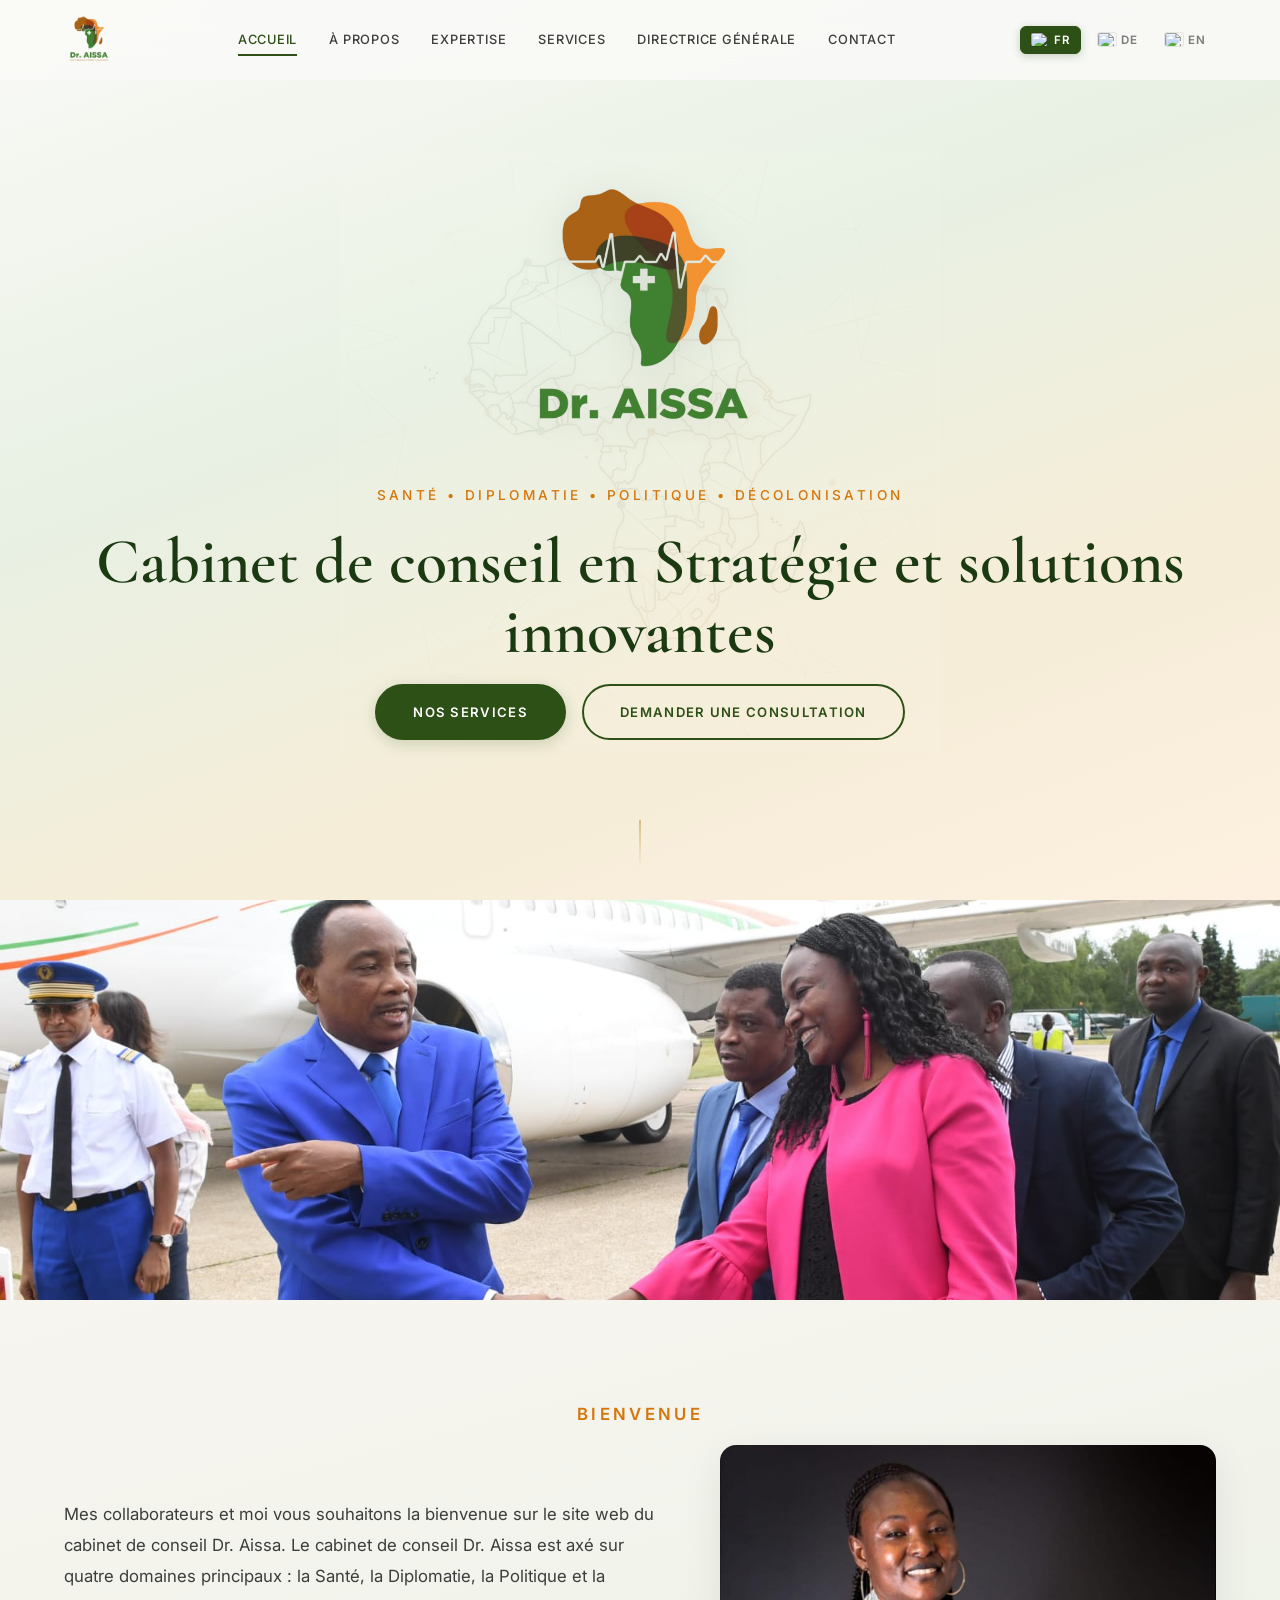
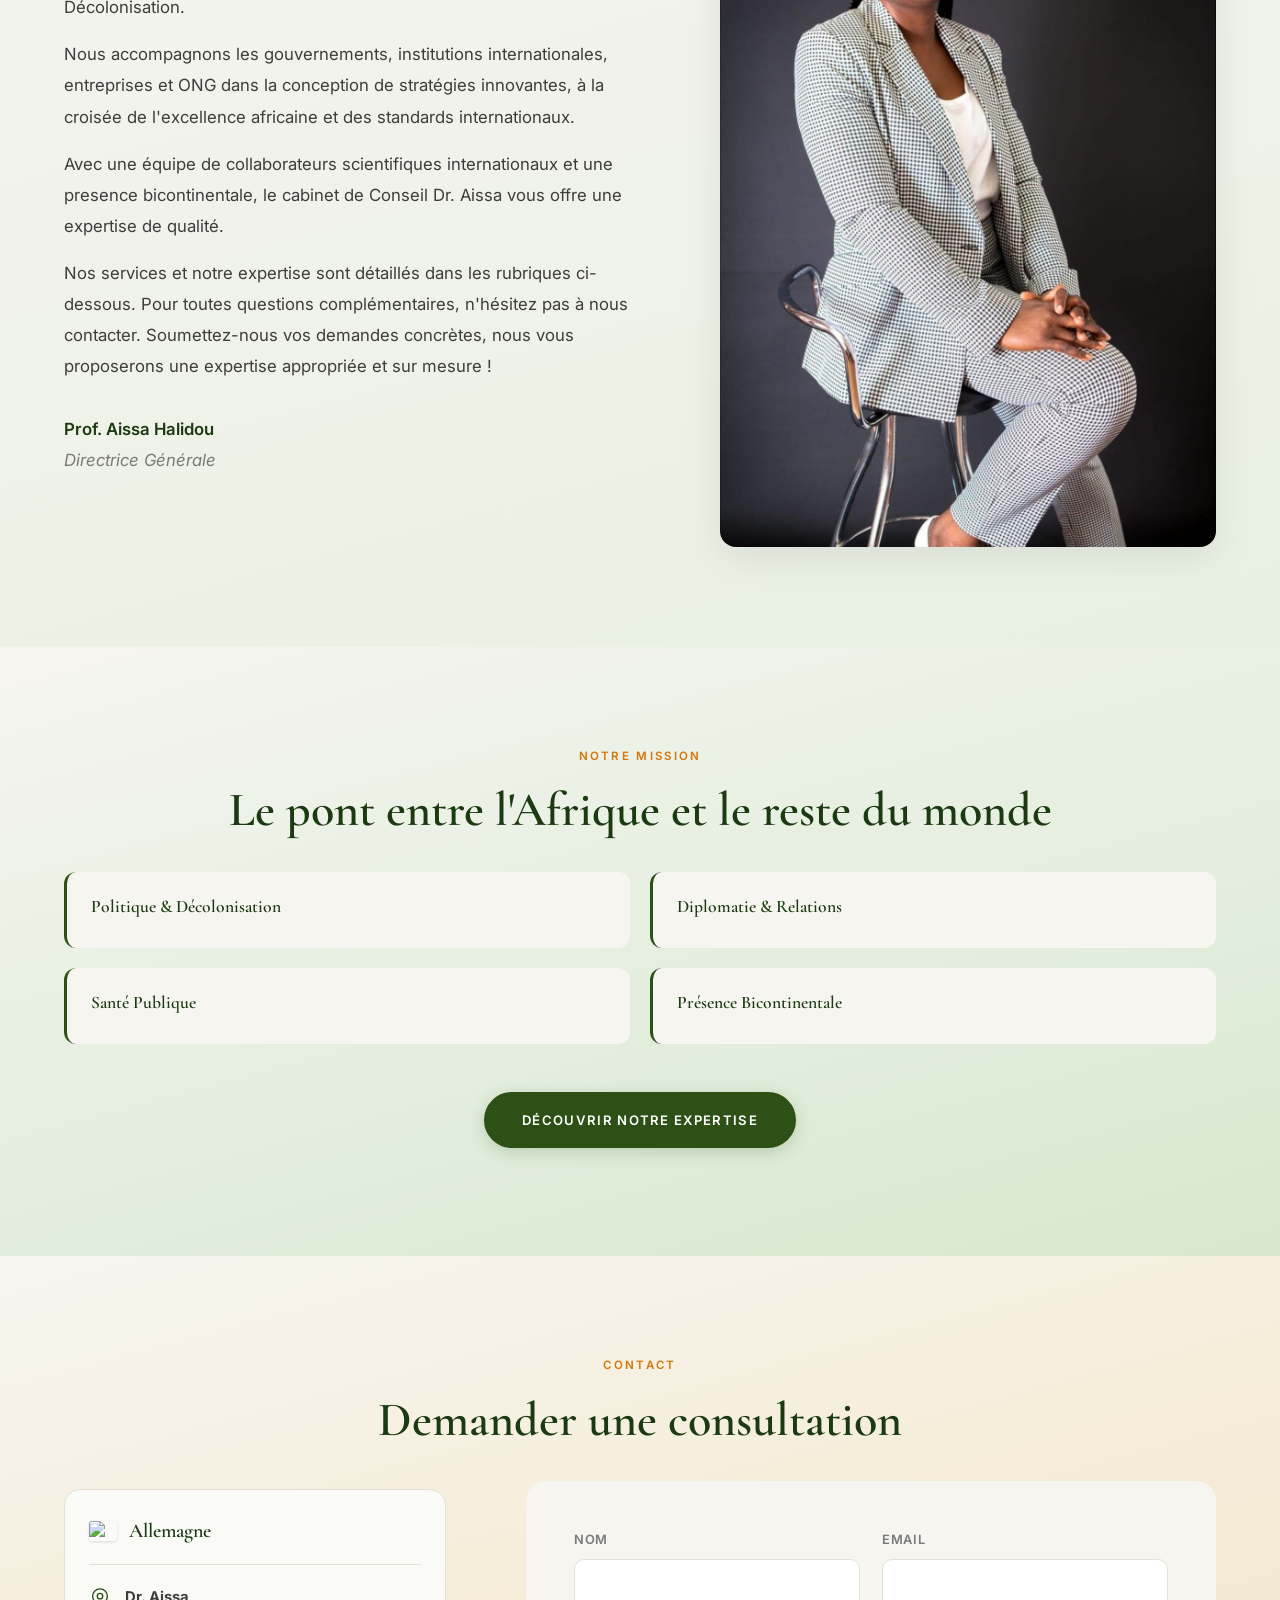
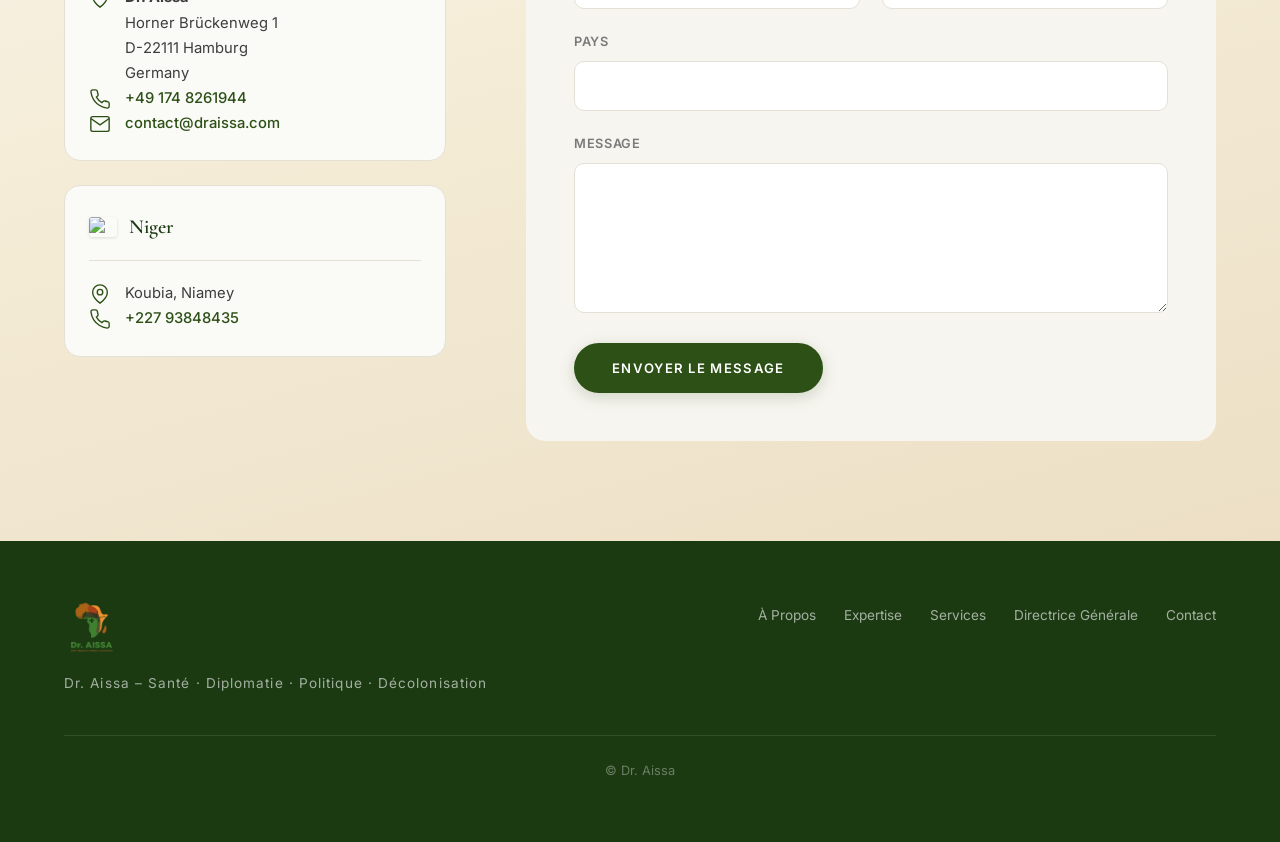
==== index.html @ 5f09e204 "Update print statement from 'Hello' to 'Goodbye'" ====
<!DOCTYPE html>
<html lang="fr">

<head>
    <meta charset="UTF-8" />
    <meta name="viewport" content="width=device-width, initial-scale=1.0" />
    <title>Dr. Aissa – International Consulting | Santé · Diplomatie · Politique</title>
    <meta name="description"
        content="Dr. Aissa – Conseil stratégique en Politique, Diplomatie, Décolonisation et Santé Publique. Pont entre l'Afrique et l'Europe." />
    <link rel="preconnect" href="https://fonts.googleapis.com" />
    <link rel="preconnect" href="https://fonts.gstatic.com" crossorigin />
    <link
        href="https://fonts.googleapis.com/css2?family=Cormorant+Garamond:wght@400;500;600;700&family=Inter:wght@300;400;500;600&display=swap"
        rel="stylesheet" />
    <link rel="stylesheet" href="styles.css" />
</head>

<body>

    <!-- ===================== NAVIGATION ===================== -->
    <nav class="navbar">
        <div class="nav-inner">
            <a href="index.html" class="nav-logo">
                <img src="images/logo.png" alt="Dr. Aissa Logo" />
            </a>
            <div class="nav-links">
                <a href="index.html" class="active" data-fr="Accueil" data-de="Startseite" data-en="Home">Accueil</a>
                <a href="about.html" data-fr="À Propos" data-de="Über uns" data-en="About">À Propos</a>
                <a href="expertise.html" data-fr="Expertise" data-de="Expertise" data-en="Expertise">Expertise</a>
                <a href="services.html" data-fr="Services" data-de="Leistungen" data-en="Services">Services</a>
                <a href="dr-aissa-halidou.html" data-fr="Directrice Générale" data-de="Geschäftsführerin"
                    data-en="Managing Director">Directrice Générale</a>
                <a href="contact.html" data-fr="Contact" data-de="Kontakt" data-en="Contact">Contact</a>
            </div>
            <div class="nav-right">
                <div class="lang-switch">
                    <button class="lang-btn active" data-lang="fr">
                        <img src="https://flagcdn.com/w40/fr.png" alt="FR" class="flag-icon" />
                        <span>FR</span>
                    </button>
                    <button class="lang-btn" data-lang="de">
                        <img src="https://flagcdn.com/w40/de.png" alt="DE" class="flag-icon" />
                        <span>DE</span>
                    </button>
                    <button class="lang-btn" data-lang="en">
                        <img src="https://flagcdn.com/w40/gb.png" alt="EN" class="flag-icon" />
                        <span>EN</span>
                    </button>
                </div>
                <button class="hamburger" aria-label="Menu">
                    <span></span><span></span><span></span>
                </button>
            </div>
        </div>
    </nav>

    <!-- ===================== HERO SECTION ===================== -->
    <section class="hero">
        <div class="hero-bg-decoration">
            <img src="images/africa-bg.png" alt="" class="hero-africa-map" aria-hidden="true" />
        </div>
        <div class="hero-content">
            <div class="hero-logo-wrap">
                <img src="images/Dr._Aissa_Logo_plain_rmv.png" alt="Dr. Aissa" class="hero-logo" />
            </div>
            <p class="hero-tagline">Santé • Diplomatie • Politique • Décolonisation</p>

            <div class="lang-content lang-fr active">
                <h1 class="hero-headline">Cabinet de conseil en Stratégie et solutions innovantes</h1>
            </div>
            <div class="lang-content lang-de">
                <h1 class="hero-headline">Beratung für Strategie und innovative Lösungen</h1>
            </div>
            <div class="lang-content lang-en">
                <h1 class="hero-headline">Consulting for Strategy and Innovative Solutions</h1>
            </div>

            <div class="hero-actions">
                <a href="services.html" class="btn-primary" data-fr="Nos Services" data-de="Unsere Leistungen"
                    data-en="Our Services">Nos Services</a>
                <a href="contact.html" class="btn-secondary" data-fr="Demander une Consultation"
                    data-de="Beratung anfragen" data-en="Request Consultation">Demander une Consultation</a>
            </div>
        </div>
        <div class="scroll-indicator">
            <div class="scroll-line"></div>
        </div>
    </section>

    <!-- ===================== HERO IMAGE BAR (homepage) ===================== -->
    <section class="expertise-hero-image" style="margin-bottom: 0;">
        <img src="images/Aissa-conf.png" alt="Dr. Aissa – Conseil Stratégique" class="expertise-wide-img" />
    </section>

    <!-- ===================== WELCOME / BIENVENUE ===================== -->
    <section class="section" style="background: linear-gradient(165deg, var(--cream) 0%, var(--green-pale) 100%);">
        <div class="container">
            <div class="section-label" style="font-size: 1.05rem;" data-fr="Bienvenue" data-de="Willkommen" data-en="Welcome">Bienvenue</div>

            <div class="services-intro-grid" data-animate>
                <div class="services-intro-text">
                    <div class="lang-content lang-fr active">
                        <p>Mes collaborateurs et moi vous souhaitons la bienvenue sur le site web du cabinet de conseil
                            Dr. Aissa. Le cabinet de conseil Dr. Aissa est axé sur quatre domaines principaux : la
                            Santé, la Diplomatie, la Politique et la Décolonisation.</p>
                        <p>Nous accompagnons les gouvernements, institutions internationales, entreprises et ONG dans 
                            la conception de stratégies innovantes, à la croisée de l'excellence africaine et des standards internationaux.</p>
                        <p>Avec une équipe de collaborateurs scientifiques internationaux et une presence bicontinentale, 
                            le cabinet de Conseil Dr. Aissa vous offre une expertise de qualité.</p>
                        <p>Nos services et notre expertise sont détaillés dans les rubriques ci-dessous. Pour toutes
                            questions complémentaires, n'hésitez pas à nous contacter. Soumettez-nous vos demandes
                            concrètes, nous vous proposerons une expertise appropriée et sur mesure !</p>
                        <p style="margin-top: 32px; font-weight: 600; color: var(--green-deep);">
                            Prof. Aissa Halidou<br />
                            <span style="font-weight: 400; font-style: italic; color: var(--text-muted);">Directrice
                                Générale</span>
                        </p>
                    </div>
                    <div class="lang-content lang-de">
                        <p>Meine Mitarbeiter und ich heißen Sie herzlich willkommen auf der Website der
                            Unternehmensberatung Dr. Aissa. Die Unternehmensberatung Dr. Aissa konzentriert sich auf
                            vier Hauptbereiche: Gesundheit, Diplomatie, Politik und Dekolonisierung.</p>
                        <p>Wir unterstützen Regierungen, internationale Institutionen, Unternehmen und NGOs bei
                            der Entwicklung innovativer Strategien, die afrikanische Exzellenz mit internationalen Standards verbinden.</p>
                        <p>Mit einem Team aus internationalen Wissenschaftlern und einer Präsenz auf zwei Kontinenten
                            bietet Ihnen die Beratungsgesellschaft Dr. Aissa hochwertige Fachkompetenz.</p>
                        <p>Unsere Dienstleistungen und unsere Expertise sind in den nachfolgenden Rubriken detailliert
                            beschrieben. Bei weiteren Fragen zögern Sie nicht, uns zu kontaktieren. Reichen Sie uns Ihre
                            konkreten Anfragen ein – wir bieten Ihnen eine passende und maßgeschneiderte Expertise!</p>
                        <p style="margin-top: 32px; font-weight: 600; color: var(--green-deep);">
                            Prof. Dr. Aissa<br />
                            <span
                                style="font-weight: 400; font-style: italic; color: var(--text-muted);">Geschäftsführerin</span>
                        </p>
                    </div>
                    <div class="lang-content lang-en">
                        <p>My team and I welcome you to the website of Dr. Aissa. Dr. Aissa
                            focuses on four main areas: Health, Diplomacy, Politics and Decolonization.</p>
                        <p>We support governments, international institutions, businesses, and NGOs in
                            developing innovative strategies that combine African excellence with international standards.</p>
                        <p>With a team of international scientific experts and a presence on two continents,
                            Dr. Aissa Consulting offers you high-quality expertise.</p>
                        <p>Our services and expertise are detailed in the sections below. For any further questions,
                            please do not hesitate to contact us. Submit your specific requests to us, and we will offer
                            you appropriate and tailor-made expertise!</p>
                        <p style="margin-top: 32px; font-weight: 600; color: var(--green-deep);">
                            Prof. Aissa Halidou<br />
                            <span style="font-weight: 400; font-style: italic; color: var(--text-muted);">Managing
                                Director</span>
                        </p>
                    </div>
                </div>
                <div class="services-intro-image">
                    <img src="images/dr-aissa-seated.png" alt="Prof. Aissa Halidou" style="object-position: top;" />
                </div>
            </div>
        </div>
    </section>

    <!-- ===================== MISSION &amp; VISION ===================== -->
    <section class="section cv-section" id="mission">
        <div class="container">
            <div class="section-label" data-fr="Notre Mission" data-de="Unsere Mission" data-en="Our Mission">Notre
                Mission</div>
            <h2 class="section-title" data-fr="Le pont entre l'Afrique et le reste du monde"
                data-de="Die Brücke zwischen Afrika und dem Rest der Welt" data-en="The Bridge Between Africa and the Rest of the World">Le pont entre l'Afrique et le reste du monde</h2>

            <div class="cv-highlights cv-accordion">
                <div class="cv-highlight-item cv-accordion-item" data-animate>
                    <h4 class="cv-accordion-header" data-fr="Politique &amp; Décolonisation"
                        data-de="Politik &amp; Dekolonisierung" data-en="Politics &amp; Decolonization">Politique &amp;
                        Décolonisation
                        <span class="cv-accordion-icon"></span>
                    </h4>
                    <div class="cv-accordion-body">
                        <div class="lang-content lang-fr active">
                            <p>Gouvernance, réformes institutionnelles et stratégies de souveraineté pour un
                                développement autonome.</p>
                        </div>
                        <div class="lang-content lang-de">
                            <p>Governance, institutionelle Reformen und Souveränitätsstrategien für eine eigenständige
                                Entwicklung.</p>
                        </div>
                        <div class="lang-content lang-en">
                            <p>Governance, institutional reforms and sovereignty strategies for autonomous development.
                            </p>
                        </div>
                    </div>
                </div>
                <div class="cv-highlight-item cv-accordion-item" data-animate>
                    <h4 class="cv-accordion-header" data-fr="Diplomatie &amp; Relations"
                        data-de="Diplomatie &amp; Beziehungen" data-en="Diplomacy &amp; Relations">Diplomatie &amp;
                        Relations
                        <span class="cv-accordion-icon"></span>
                    </h4>
                    <div class="cv-accordion-body">
                        <div class="lang-content lang-fr active">
                            <p>Stratégies diplomatiques bilatérales et multilatérales, échanges interculturels
                                Europe–Afrique.</p>
                        </div>
                        <div class="lang-content lang-de">
                            <p>Bilaterale und multilaterale diplomatische Strategien, interkultureller Austausch
                                Europa–Afrika.</p>
                        </div>
                        <div class="lang-content lang-en">
                            <p>Bilateral and multilateral diplomatic strategies, Europe–Africa intercultural exchange.
                            </p>
                        </div>
                    </div>
                </div>
                <div class="cv-highlight-item cv-accordion-item" data-animate>
                    <h4 class="cv-accordion-header" data-fr="Santé Publique" data-de="Öffentliche Gesundheit"
                        data-en="Public Health">Santé Publique
                        <span class="cv-accordion-icon"></span>
                    </h4>
                    <div class="cv-accordion-body">
                        <div class="lang-content lang-fr active">
                            <p>Économie &amp; politique sanitaire, assurance maladie et programmes de développement
                                sanitaire.</p>
                        </div>
                        <div class="lang-content lang-de">
                            <p>Gesundheitsökonomie &amp; -politik, Krankenversicherung und
                                Gesundheitsentwicklungsprogramme.</p>
                        </div>
                        <div class="lang-content lang-en">
                            <p>Health economics &amp; policy, health insurance and health development programs.</p>
                        </div>
                    </div>
                </div>
                <div class="cv-highlight-item cv-accordion-item" data-animate>
                    <h4 class="cv-accordion-header" data-fr="Présence Bicontinentale" data-de="Bikontinentale Präsenz"
                        data-en="Bi-Continental Presence">Présence Bicontinentale
                        <span class="cv-accordion-icon"></span>
                    </h4>
                    <div class="cv-accordion-body">
                        <div class="lang-content lang-fr active">
                            <p>Basés en Allemagne et au Niger — une perspective unique sur les enjeux contemporains.</p>
                        </div>
                        <div class="lang-content lang-de">
                            <p>Mit Sitz in Deutschland und Niger — eine einzigartige Perspektive auf aktuelle
                                Herausforderungen.</p>
                        </div>
                        <div class="lang-content lang-en">
                            <p>Based in Germany and Niger — a unique perspective on contemporary challenges.</p>
                        </div>
                    </div>
                </div>
            </div>

            <div style="text-align: center; margin-top: 48px;">
                <a href="expertise.html" class="btn-primary" data-fr="Découvrir notre expertise"
                    data-de="Unsere Expertise entdecken" data-en="Discover our expertise">Découvrir notre expertise</a>
            </div>
        </div>
    </section>

    <!-- ===================== CONTACT SECTION (Homepage) ===================== -->
    <section class="section contact-section" id="contact-home">
        <div class="container">
            <div class="section-label" data-fr="Contact" data-de="Kontakt" data-en="Contact">Contact</div>
            <h2 class="section-title" data-fr="Demander une consultation" data-de="Beratung anfragen"
                data-en="Request a consultation">Demander une consultation</h2>

            <div class="contact-layout">

                <div class="contact-info-side">
                    <div class="contact-details">

                        <!-- GERMANY -->
                        <div class="contact-country-block" data-animate>
                            <div class="country-header">
                                <img src="https://flagcdn.com/w40/de.png" alt="Germany" class="country-flag" />
                                <h3 data-fr="Allemagne" data-de="Deutschland" data-en="Germany">Allemagne</h3>
                            </div>
                            <div class="contact-detail-item">
                                <svg class="contact-icon" viewBox="0 0 24 24" fill="none" stroke="currentColor"
                                    stroke-width="1.5">
                                    <path d="M20 10c0 6-8 12-8 12s-8-6-8-12a8 8 0 0116 0z" />
                                    <circle cx="12" cy="10" r="3" />
                                </svg>
                                <div>
                                    <strong>Dr. Aissa</strong><br />
                                    Horner Brückenweg 1<br />
                                    D-22111 Hamburg<br />
                                    Germany
                                </div>
                            </div>
                            <div class="contact-detail-item">
                                <svg class="contact-icon" viewBox="0 0 24 24" fill="none" stroke="currentColor"
                                    stroke-width="1.5">
                                    <path
                                        d="M22 16.92v3a2 2 0 01-2.18 2 19.79 19.79 0 01-8.63-3.07 19.5 19.5 0 01-6-6A19.79 19.79 0 012.12 4.18 2 2 0 014.11 2h3a2 2 0 012 1.72c.127.96.361 1.903.7 2.81a2 2 0 01-.45 2.11L8.09 9.91a16 16 0 006 6l1.27-1.27a2 2 0 012.11-.45c.907.339 1.85.573 2.81.7A2 2 0 0122 16.92z" />
                                </svg>
                                <div><a href="tel:+491748261944">+49 174 8261944</a></div>
                            </div>
                            <div class="contact-detail-item">
                                <svg class="contact-icon" viewBox="0 0 24 24" fill="none" stroke="currentColor"
                                    stroke-width="1.5">
                                    <path
                                        d="M4 4h16c1.1 0 2 .9 2 2v12c0 1.1-.9 2-2 2H4c-1.1 0-2-.9-2-2V6c0-1.1.9-2 2-2z" />
                                    <polyline points="22,6 12,13 2,6" />
                                </svg>
                                <div><a href="mailto:contact@draissa.com">contact@draissa.com</a></div>
                            </div>
                        </div>

                        <!-- NIGER -->
                        <div class="contact-country-block" data-animate>
                            <div class="country-header">
                                <img src="https://flagcdn.com/w40/ne.png" alt="Niger" class="country-flag" />
                                <h3>Niger</h3>
                            </div>
                            <div class="contact-detail-item">
                                <svg class="contact-icon" viewBox="0 0 24 24" fill="none" stroke="currentColor"
                                    stroke-width="1.5">
                                    <path d="M20 10c0 6-8 12-8 12s-8-6-8-12a8 8 0 0116 0z" />
                                    <circle cx="12" cy="10" r="3" />
                                </svg>
                                <div>
                                    Koubia, Niamey
                                </div>
                            </div>
                            <div class="contact-detail-item">
                                <svg class="contact-icon" viewBox="0 0 24 24" fill="none" stroke="currentColor"
                                    stroke-width="1.5">
                                    <path
                                        d="M22 16.92v3a2 2 0 01-2.18 2 19.79 19.79 0 01-8.63-3.07 19.5 19.5 0 01-6-6A19.79 19.79 0 012.12 4.18 2 2 0 014.11 2h3a2 2 0 012 1.72c.127.96.361 1.903.7 2.81a2 2 0 01-.45 2.11L8.09 9.91a16 16 0 006 6l1.27-1.27a2 2 0 012.11-.45c.907.339 1.85.573 2.81.7A2 2 0 0122 16.92z" />
                                </svg>
                                <div><a href="tel:+22793848435">+227 93848435</a></div>
                            </div>
                        </div>

                    </div>
                </div>

                <div class="contact-form-wrap">
                    <form id="contact-form" class="contact-form">
                        <div class="form-grid">
                            <div class="form-group">
                                <label for="home-name" data-fr="Nom" data-de="Name" data-en="Name">Nom</label>
                                <input type="text" id="home-name" name="name" required />
                            </div>
                            <div class="form-group">
                                <label for="home-email">Email</label>
                                <input type="email" id="home-email" name="email" required />
                            </div>
                            <div class="form-group form-group-full">
                                <label for="home-country" data-fr="Pays" data-de="Land" data-en="Country">Pays</label>
                                <input type="text" id="home-country" name="country" required />
                            </div>
                            <div class="form-group form-group-full">
                                <label for="home-message">Message</label>
                                <textarea id="home-message" name="message" rows="6" required></textarea>
                            </div>
                        </div>
                        <button type="submit" class="btn-primary" data-fr="Envoyer le message"
                            data-de="Nachricht senden" data-en="Send Message">Envoyer le message</button>
                    </form>
                </div>
            </div>
        </div>
    </section>

    <!-- ===================== FOOTER ===================== -->
    <footer class="footer">
        <div class="container">
            <div class="footer-grid">
                <div class="footer-brand">
                    <img src="images/logo.png" alt="Dr. Aissa Logo" class="footer-logo" />
                    <p class="footer-tagline">Dr. Aissa – Santé · Diplomatie · Politique · Décolonisation</p>
                </div>
                <div class="footer-nav">
                    <ul class="footer-links">
                        <li><a href="about.html" data-fr="À Propos" data-de="Über uns" data-en="About">À Propos</a></li>
                        <li><a href="expertise.html" data-fr="Expertise" data-de="Expertise"
                                data-en="Expertise">Expertise</a></li>
                        <li><a href="services.html" data-fr="Services" data-de="Leistungen"
                                data-en="Services">Services</a></li>
                        <li><a href="dr-aissa-halidou.html" data-fr="Directrice Générale" data-de="Geschäftsführerin"
                                data-en="Managing Director">Directrice Générale</a></li>
                        <li><a href="contact.html" data-fr="Contact" data-de="Kontakt" data-en="Contact">Contact</a>
                        </li>
                    </ul>
                </div>
            </div>
            <div class="footer-bottom">
                <p class="footer-copy">&copy; Dr. Aissa</p>
            </div>
        </div>
    </footer>

    <script src="script.js"></script>
</body>

</html>
---- styles.css ----
/* ============================================
   DR. AISSA — Global Design System
   Colors: Green · Brown · Orange · White
   ============================================ */

/* ---------- CSS Custom Properties ---------- */
:root {
    /* Brand Colors */
    --green-deep: #1B3A12;
    --green-primary: #2D5016;
    --green-light: #4A7A2E;
    --green-pale: #E8F0E3;
    --brown-dark: #5C4A0E;
    --brown-primary: #8B6914;
    --brown-light: #B8922E;
    --brown-pale: #F5EDD8;
    --orange-primary: #D4760A;
    --orange-light: #E8952E;
    --orange-pale: #FDF0E0;
    --white: #FFFFFF;
    --off-white: #FAFAF7;
    --cream: #F7F5F0;
    --text-dark: #1A1A1A;
    --text-body: #3D3D3D;
    --text-muted: #7A7A7A;
    --border-light: #E5E0D5;

    /* Typography */
    --font-heading: 'Cormorant Garamond', Georgia, 'Times New Roman', serif;
    --font-body: 'Inter', -apple-system, BlinkMacSystemFont, 'Segoe UI', sans-serif;

    /* Sizing */
    --nav-height: 80px;
    --section-padding: 100px;
    --container-max: 1200px;

    /* Transitions */
    --ease-smooth: cubic-bezier(0.25, 0.46, 0.45, 0.94);
    --ease-bounce: cubic-bezier(0.34, 1.56, 0.64, 1);
}

/* ---------- Reset & Base ---------- */
*,
*::before,
*::after {
    margin: 0;
    padding: 0;
    box-sizing: border-box;
}

html {
    scroll-behavior: smooth;
    font-size: 16px;
    -webkit-font-smoothing: antialiased;
    -moz-osx-font-smoothing: grayscale;
}

body {
    font-family: var(--font-body);
    color: var(--text-body);
    background-color: var(--off-white);
    line-height: 1.7;
    overflow-x: hidden;
}

a {
    color: inherit;
    text-decoration: none;
    transition: color 0.3s var(--ease-smooth);
}

img {
    max-width: 100%;
    height: auto;
    display: block;
}

ul {
    list-style: none;
}

.container {
    max-width: var(--container-max);
    margin: 0 auto;
    padding: 0 24px;
}

/* ---------- Language Content System ---------- */
.lang-content {
    display: none;
}

.lang-content.active {
    display: block;
}

/* ---------- Scroll Animations ---------- */
[data-animate] {
    opacity: 0;
    transform: translateY(40px);
    transition: opacity 0.8s var(--ease-smooth), transform 0.8s var(--ease-smooth);
}

[data-animate].in-view {
    opacity: 1;
    transform: translateY(0);
}

/* ============================================
   NAVIGATION
   ============================================ */
.navbar {
    position: fixed;
    top: 0;
    left: 0;
    right: 0;
    height: var(--nav-height);
    z-index: 1000;
    background: rgba(250, 250, 247, 0.88);
    backdrop-filter: blur(20px);
    -webkit-backdrop-filter: blur(20px);
    border-bottom: 1px solid transparent;
    transition: all 0.4s var(--ease-smooth);
}

.navbar.scrolled {
    background: rgba(250, 250, 247, 0.96);
    border-bottom-color: var(--border-light);
    box-shadow: 0 2px 24px rgba(0, 0, 0, 0.04);
}

.nav-inner {
    max-width: var(--container-max);
    margin: 0 auto;
    padding: 0 24px;
    height: 100%;
    display: flex;
    align-items: center;
    justify-content: space-between;
}

.nav-logo img {
    height: 50px;
    width: auto;
}

.nav-links {
    display: flex;
    gap: 32px;
}

.nav-links a {
    font-family: var(--font-body);
    font-size: 0.8rem;
    font-weight: 500;
    letter-spacing: 0.06em;
    text-transform: uppercase;
    color: var(--text-body);
    position: relative;
    padding: 4px 0;
    transition: color 0.3s var(--ease-smooth);
}

.nav-links a::after {
    content: '';
    position: absolute;
    bottom: -2px;
    left: 0;
    width: 0;
    height: 2px;
    background: var(--green-primary);
    transition: width 0.3s var(--ease-smooth);
}

.nav-links a:hover::after,
.nav-links a.active::after {
    width: 100%;
}

.nav-links a:hover,
.nav-links a.active {
    color: var(--green-primary);
}

.nav-right {
    display: flex;
    align-items: center;
    gap: 16px;
}

/* Language Switcher with Flags */
.lang-switch {
    display: flex;
    gap: 6px;
    align-items: center;
}

.lang-btn {
    display: flex;
    align-items: center;
    gap: 5px;
    font-family: var(--font-body);
    font-size: 0.72rem;
    font-weight: 600;
    letter-spacing: 0.04em;
    padding: 6px 10px;
    border: 1px solid transparent;
    border-radius: 6px;
    cursor: pointer;
    background: transparent;
    color: var(--text-muted);
    transition: all 0.3s var(--ease-smooth);
}

.lang-btn:hover {
    color: var(--text-dark);
    background: var(--cream);
}

.lang-btn.active {
    background: var(--green-primary);
    color: var(--white);
    border-color: var(--green-primary);
    box-shadow: 0 2px 8px rgba(45, 80, 22, 0.25);
}

.lang-btn .flag-icon {
    width: 18px;
    height: 13px;
    border-radius: 2px;
    object-fit: cover;
    box-shadow: 0 0 0 1px rgba(0, 0, 0, 0.08);
}

/* Hamburger */
.hamburger {
    display: none;
    flex-direction: column;
    gap: 5px;
    background: none;
    border: none;
    cursor: pointer;
    padding: 4px;
    z-index: 1001;
}

.hamburger span {
    display: block;
    width: 24px;
    height: 2px;
    background: var(--text-dark);
    border-radius: 2px;
    transition: all 0.3s var(--ease-smooth);
}

.hamburger.open span:nth-child(1) {
    transform: rotate(45deg) translate(5px, 5px);
}

.hamburger.open span:nth-child(2) {
    opacity: 0;
}

.hamburger.open span:nth-child(3) {
    transform: rotate(-45deg) translate(5px, -5px);
}

/* ============================================
   PAGE HEADER (inner pages)
   ============================================ */
.page-header {
    padding: 140px 0 60px;
    background: linear-gradient(160deg, var(--off-white) 0%, var(--green-pale) 50%, var(--brown-pale) 100%);
    text-align: center;
    position: relative;
    overflow: hidden;
}

.page-header::after {
    content: '';
    position: absolute;
    bottom: 0;
    left: 0;
    right: 0;
    height: 1px;
    background: linear-gradient(90deg, transparent, var(--border-light), transparent);
}

.page-header .section-label {
    margin-bottom: 12px;
}

.page-header .section-title {
    margin-bottom: 0;
}

/* ============================================
   HERO SECTION (Home)
   ============================================ */
.hero {
    position: relative;
    min-height: 100vh;
    display: flex;
    align-items: center;
    justify-content: center;
    text-align: center;
    padding: var(--nav-height) 24px 60px;
    overflow: hidden;
    background: linear-gradient(160deg, var(--off-white) 0%, var(--green-pale) 40%, var(--brown-pale) 70%, var(--orange-pale) 100%);
}

.hero-bg-decoration {
    position: absolute;
    top: 0;
    left: 0;
    right: 0;
    bottom: 0;
    display: flex;
    align-items: center;
    justify-content: center;
    pointer-events: none;
}

.hero-africa-map {
    width: 60%;
    max-width: 600px;
    opacity: 0.08;
    animation: floatSlow 20s ease-in-out infinite;
}

@keyframes floatSlow {

    0%,
    100% {
        transform: translateY(0) scale(1);
    }

    50% {
        transform: translateY(-20px) scale(1.02);
    }
}

.hero-content {
    position: relative;
    z-index: 2;
}

.hero-logo-wrap {
    margin-bottom: 24px;
}

.hero-logo {
    max-width: 275px;
    margin: 0 auto;
    filter: drop-shadow(0 4px 20px rgba(0, 0, 0, 0.08));
    animation: fadeInScale 1.2s var(--ease-bounce) forwards;
    opacity: 0;
}

@keyframes fadeInScale {
    from {
        opacity: 0;
        transform: scale(0.85) translateY(20px);
    }

    to {
        opacity: 1;
        transform: scale(1) translateY(0);
    }
}

.hero-tagline {
    font-family: var(--font-body);
    font-size: 0.85rem;
    font-weight: 500;
    letter-spacing: 0.25em;
    text-transform: uppercase;
    color: var(--orange-primary);
    margin-bottom: 20px;
    opacity: 0;
    animation: fadeUp 0.8s var(--ease-smooth) 0.4s forwards;
}

.hero-headline {
    font-family: var(--font-heading);
    font-size: clamp(2.5rem, 6vw, 4rem);
    font-weight: 600;
    color: var(--green-deep);
    line-height: 1.1;
    margin-bottom: 16px;
    opacity: 0;
    animation: fadeUp 0.8s var(--ease-smooth) 0.6s forwards;
}

.hero-subheadline {
    font-family: var(--font-body);
    font-size: clamp(1rem, 2vw, 1.15rem);
    font-weight: 300;
    color: var(--text-muted);
    letter-spacing: 0.03em;
    margin-bottom: 40px;
    opacity: 0;
    animation: fadeUp 0.8s var(--ease-smooth) 0.8s forwards;
}

@keyframes fadeUp {
    from {
        opacity: 0;
        transform: translateY(24px);
    }

    to {
        opacity: 1;
        transform: translateY(0);
    }
}

.hero-actions {
    display: flex;
    gap: 16px;
    justify-content: center;
    flex-wrap: wrap;
    opacity: 0;
    animation: fadeUp 0.8s var(--ease-smooth) 1s forwards;
}

/* Primary Button */
.btn-primary {
    display: inline-block;
    font-family: var(--font-body);
    font-size: 0.82rem;
    font-weight: 600;
    letter-spacing: 0.1em;
    text-transform: uppercase;
    padding: 15px 36px;
    background: var(--green-primary);
    color: var(--white);
    border: 2px solid var(--green-primary);
    border-radius: 50px;
    cursor: pointer;
    position: relative;
    overflow: hidden;
    transition: all 0.4s var(--ease-smooth);
    box-shadow: 0 4px 16px rgba(45, 80, 22, 0.2);
}

.btn-primary:hover {
    background: var(--green-deep);
    border-color: var(--green-deep);
    transform: translateY(-2px);
    box-shadow: 0 8px 24px rgba(45, 80, 22, 0.3);
}

/* Secondary Button (outline) */
.btn-secondary {
    display: inline-block;
    font-family: var(--font-body);
    font-size: 0.82rem;
    font-weight: 600;
    letter-spacing: 0.1em;
    text-transform: uppercase;
    padding: 15px 36px;
    background: transparent;
    color: var(--green-primary);
    border: 2px solid var(--green-primary);
    border-radius: 50px;
    cursor: pointer;
    transition: all 0.4s var(--ease-smooth);
}

.btn-secondary:hover {
    background: var(--green-primary);
    color: var(--white);
    transform: translateY(-2px);
    box-shadow: 0 8px 24px rgba(45, 80, 22, 0.25);
}

/* Scroll Indicator */
.scroll-indicator {
    position: absolute;
    bottom: 32px;
    left: 50%;
    transform: translateX(-50%);
}

.scroll-line {
    width: 1px;
    height: 48px;
    background: linear-gradient(to bottom, var(--brown-light), transparent);
    animation: scrollPulse 2s ease-in-out infinite;
}

@keyframes scrollPulse {

    0%,
    100% {
        opacity: 0.3;
        transform: scaleY(0.6);
    }

    50% {
        opacity: 1;
        transform: scaleY(1);
    }
}

/* ============================================
   SECTION SHARED STYLES
   ============================================ */
.section {
    padding: var(--section-padding) 0;
    position: relative;
}

.section-label {
    font-family: var(--font-body);
    font-size: 0.72rem;
    font-weight: 600;
    letter-spacing: 0.2em;
    text-transform: uppercase;
    color: var(--orange-primary);
    margin-bottom: 16px;
    text-align: center;
}

.section-title {
    font-family: var(--font-heading);
    font-size: clamp(2rem, 4vw, 3rem);
    font-weight: 600;
    color: var(--green-deep);
    line-height: 1.2;
    margin-bottom: 32px;
    text-align: center;
}

.section-title.centered {
    text-align: center;
}

/* ============================================
   CV / ABOUT SECTION (Homepage)
   ============================================ */
.cv-section {
    background: linear-gradient(165deg, var(--cream) 0%, var(--green-pale) 40%, #d8e8cf 100%);
}

.cv-grid {
    display: grid;
    grid-template-columns: 1fr 1.5fr;
    gap: 80px;
    align-items: start;
}

.cv-visual {
    position: relative;
    display: flex;
    align-items: center;
    justify-content: center;
}

.cv-decorative-circle {
    position: absolute;
    width: 300px;
    height: 300px;
    border-radius: 50%;
    background: linear-gradient(135deg, var(--green-pale) 0%, var(--brown-pale) 100%);
    opacity: 0.5;
}

.cv-logo-large {
    position: relative;
    z-index: 1;
    max-width: 280px;
    filter: drop-shadow(0 10px 30px rgba(0, 0, 0, 0.08));
}

.cv-text p {
    font-size: 1.05rem;
    line-height: 1.85;
    color: var(--text-body);
    margin-bottom: 16px;
}

.cv-text p.lead {
    font-size: 1.15rem;
    font-weight: 400;
    color: var(--text-dark);
}

.cv-highlights {
    margin-top: 32px;
    display: grid;
    grid-template-columns: 1fr 1fr;
    gap: 20px;
}

.cv-highlight-item {
    padding: 20px 24px;
    background: var(--cream);
    border-radius: 12px;
    border-left: 3px solid var(--green-primary);
}

.cv-highlight-item h4 {
    font-family: var(--font-heading);
    font-size: 1.1rem;
    font-weight: 600;
    color: var(--green-deep);
    margin-bottom: 6px;
}

.cv-highlight-item p {
    font-size: 0.875rem;
    color: var(--text-muted);
    margin-bottom: 0;
}

/* --- Accordion for expertise highlights --- */
.cv-accordion-header {
    cursor: pointer;
    display: flex;
    align-items: center;
    justify-content: space-between;
    user-select: none;
    transition: color 0.3s var(--ease-smooth);
}

.cv-accordion-header:hover {
    color: var(--orange-primary);
}

.cv-accordion-icon {
    width: 18px;
    height: 18px;
    flex-shrink: 0;
    position: relative;
    margin-left: 12px;
}

.cv-accordion-icon::before,
.cv-accordion-icon::after {
    content: '';
    position: absolute;
    top: 50%;
    left: 50%;
    width: 12px;
    height: 2px;
    background: currentColor;
    border-radius: 1px;
    transition: transform 0.35s var(--ease-smooth);
}

.cv-accordion-icon::before {
    transform: translate(-50%, -50%);
}

.cv-accordion-icon::after {
    transform: translate(-50%, -50%) rotate(90deg);
}

.cv-accordion-item.open .cv-accordion-icon::after {
    transform: translate(-50%, -50%) rotate(0deg);
}

.cv-accordion-body {
    max-height: 0;
    overflow: hidden;
    transition: max-height 0.4s var(--ease-smooth), padding 0.4s var(--ease-smooth);
    padding-top: 0;
}

.cv-accordion-item.open .cv-accordion-body {
    max-height: 200px;
    padding-top: 10px;
}

/* ============================================
   ABOUT PAGE
   ============================================ */
.about-content {
    background: linear-gradient(165deg, var(--cream) 0%, var(--green-pale) 100%);
}

.academic-grid {
    display: grid;
    grid-template-columns: 1fr 1fr;
    gap: 80px;
    align-items: center;
}

.academic-text p {
    font-size: 1.05rem;
    line-height: 1.85;
    color: var(--text-body);
    margin-bottom: 16px;
}

.academic-text p.lead {
    font-size: 1.15rem;
    font-weight: 400;
    color: var(--text-dark);
}

.academic-visual {
    display: flex;
    align-items: center;
    justify-content: center;
}

.institutional-logo-large {
    max-width: 300px;
    opacity: 0.85;
    filter: drop-shadow(0 10px 30px rgba(0, 0, 0, 0.06));
}

/* ============================================
   EXPERTISE CARDS
   ============================================ */
.expertise-section {
    background: linear-gradient(165deg, var(--cream) 0%, var(--green-pale) 40%, #d8e8cf 100%);
}

.institutional-grid {
    display: grid;
    grid-template-columns: repeat(3, 1fr);
    gap: 30px;
    margin-top: 48px;
}

.inst-card {
    background: var(--white);
    border-radius: 16px;
    padding: 40px 32px;
    border: 1px solid var(--border-light);
    transition: all 0.4s var(--ease-smooth);
    position: relative;
    overflow: hidden;
}

.inst-card::before {
    content: '';
    position: absolute;
    top: 0;
    left: 0;
    width: 100%;
    height: 4px;
    background: linear-gradient(90deg, var(--green-primary), var(--orange-primary));
    transform: scaleX(0);
    transform-origin: left;
    transition: transform 0.5s var(--ease-smooth);
}

.inst-card:hover {
    transform: translateY(-4px);
    box-shadow: 0 16px 48px rgba(0, 0, 0, 0.06);
    border-color: transparent;
}

.inst-card:hover::before {
    transform: scaleX(1);
}

.inst-card-icon {
    width: 48px;
    height: 48px;
    margin-bottom: 24px;
    color: var(--green-primary);
}

.inst-card-title {
    font-family: var(--font-heading);
    font-size: 1.5rem;
    font-weight: 600;
    color: var(--green-deep);
    margin-bottom: 20px;
}

.inst-card-list {
    display: flex;
    flex-direction: column;
    gap: 12px;
}

.inst-card-list li {
    position: relative;
    padding-left: 18px;
    font-size: 0.9rem;
    color: var(--text-body);
    line-height: 1.6;
}

.inst-card-list li::before {
    content: '';
    position: absolute;
    left: 0;
    top: 9px;
    width: 6px;
    height: 6px;
    border-radius: 50%;
    background: var(--orange-primary);
}

/* ============================================
   SERVICES SECTION
   ============================================ */
.services-section {
    background: var(--green-deep);
    color: var(--white);
    position: relative;
    overflow: hidden;
}

.services-section::before {
    content: '';
    position: absolute;
    top: -50%;
    right: -20%;
    width: 600px;
    height: 600px;
    border-radius: 50%;
    background: radial-gradient(circle, rgba(212, 118, 10, 0.08) 0%, transparent 70%);
    pointer-events: none;
}

.services-section .section-label {
    color: var(--orange-light);
}

.services-section .section-title {
    color: var(--white);
}

.service-strip {
    display: flex;
    align-items: flex-start;
    gap: 32px;
    padding: 40px 0;
    border-bottom: 1px solid rgba(255, 255, 255, 0.1);
    transition: all 0.4s var(--ease-smooth);
}

.service-strip:last-child {
    border-bottom: none;
}

.service-strip:hover {
    padding-left: 16px;
}

.service-number {
    font-family: var(--font-heading);
    font-size: 3rem;
    font-weight: 700;
    color: rgba(255, 255, 255, 0.12);
    line-height: 1;
    min-width: 80px;
    transition: color 0.4s var(--ease-smooth);
}

.service-strip:hover .service-number {
    color: var(--orange-primary);
}

.service-content h3 {
    font-family: var(--font-heading);
    font-size: 1.35rem;
    font-weight: 500;
    line-height: 1.5;
    color: rgba(255, 255, 255, 0.9);
    margin-bottom: 8px;
}

.service-content p {
    font-size: 0.9rem;
    color: rgba(255, 255, 255, 0.5);
    line-height: 1.6;
}

.service-strip:hover .service-content h3 {
    color: var(--white);
}

/* ============================================
   CONTACT SECTION
   ============================================ */
.contact-section {
    background: linear-gradient(165deg, var(--cream) 0%, var(--brown-pale) 40%, #ecdfc5 100%);
}

.contact-layout {
    display: grid;
    grid-template-columns: 1fr 1.2fr;
    gap: 80px;
    align-items: start;
}

.contact-details {
    display: flex;
    flex-direction: column;
    gap: 24px;
    margin-top: 8px;
}

.contact-detail-item {
    display: flex;
    align-items: flex-start;
    gap: 14px;
}

.contact-icon {
    width: 22px;
    height: 22px;
    flex-shrink: 0;
    color: var(--green-primary);
    margin-top: 2px;
}

.contact-detail-item div {
    font-size: 0.925rem;
    line-height: 1.7;
    color: var(--text-body);
}

.contact-detail-item a {
    color: var(--green-primary);
    font-weight: 500;
}

.contact-detail-item a:hover {
    color: var(--orange-primary);
}

.contact-institutional-info {
    text-align: center;
    padding: 48px 0 0;
    margin-top: 48px;
    border-top: 1px solid var(--border-light);
    color: var(--text-muted);
    font-size: 0.9rem;
    line-height: 1.8;
}

/* Contact Form */
.contact-form-wrap {
    background: var(--cream);
    border-radius: 20px;
    padding: 48px;
}

.contact-form {
    display: flex;
    flex-direction: column;
    gap: 22px;
}

.form-grid {
    display: grid;
    grid-template-columns: 1fr 1fr;
    gap: 22px;
}

.form-group {
    display: flex;
    flex-direction: column;
    gap: 8px;
}

.form-group-full {
    grid-column: span 2;
}

.form-group label {
    font-size: 0.8rem;
    font-weight: 600;
    letter-spacing: 0.05em;
    text-transform: uppercase;
    color: var(--text-muted);
}

.form-group input,
.form-group select,
.form-group textarea {
    font-family: var(--font-body);
    font-size: 1rem;
    padding: 14px 18px;
    border: 1px solid var(--border-light);
    border-radius: 10px;
    background: var(--white);
    color: var(--text-dark);
    transition: all 0.3s var(--ease-smooth);
    outline: none;
}

.form-group input:focus,
.form-group select:focus,
.form-group textarea:focus {
    border-color: var(--green-primary);
    box-shadow: 0 0 0 3px rgba(45, 80, 22, 0.1);
}

.form-group textarea {
    resize: vertical;
    min-height: 120px;
}

.contact-form .btn-primary {
    align-self: flex-start;
    margin-top: 8px;
}

/* ============================================
   FOOTER
   ============================================ */
.footer {
    background: var(--green-deep);
    padding: 60px 0;
}

.footer-grid {
    display: flex;
    justify-content: space-between;
    align-items: flex-start;
    margin-bottom: 40px;
}

.footer-logo {
    height: 55px;
    width: auto;
    margin-bottom: 16px;
}

.footer-tagline {
    font-family: var(--font-body);
    font-size: 0.85rem;
    color: rgba(255, 255, 255, 0.6);
    letter-spacing: 0.08em;
}

.footer-links {
    display: flex;
    gap: 28px;
}

.footer-links a {
    font-size: 0.85rem;
    color: rgba(255, 255, 255, 0.6);
    transition: color 0.3s;
}

.footer-links a:hover {
    color: var(--white);
}

.footer-bottom {
    border-top: 1px solid rgba(255, 255, 255, 0.1);
    padding-top: 24px;
    text-align: center;
}

.footer-copy {
    font-size: 0.8rem;
    color: rgba(255, 255, 255, 0.35);
}

/* ============================================
   CONTACT COUNTRY BLOCKS
   ============================================ */
.contact-country-block {
    padding: 24px;
    background: var(--off-white);
    border-radius: 16px;
    border: 1px solid var(--border-light);
}

.country-header {
    display: flex;
    align-items: center;
    gap: 12px;
    margin-bottom: 20px;
    padding-bottom: 16px;
    border-bottom: 1px solid var(--border-light);
}

.country-flag {
    width: 28px;
    height: 20px;
    border-radius: 3px;
    object-fit: cover;
    box-shadow: 0 1px 3px rgba(0, 0, 0, 0.12);
}

.country-header h3 {
    font-family: var(--font-heading);
    font-size: 1.25rem;
    font-weight: 600;
    color: var(--green-deep);
}

/* ============================================
   CV EMBEDDED CARD (About Page)
   ============================================ */
.cv-embed-section {
    background: linear-gradient(165deg, var(--cream) 0%, var(--green-pale) 40%, #d8e8cf 100%);
}

.cv-card {
    max-width: 800px;
    margin: 0 auto;
    border-radius: 20px;
    overflow: hidden;
    box-shadow: 0 16px 60px rgba(0, 0, 0, 0.1);
    background: var(--white);
}

/* --- CV Header: Green/Orange diagonal background + name + photo --- */
.cv-card-header {
    position: relative;
    display: flex;
    align-items: center;
    justify-content: space-between;
    padding: 48px 48px 48px 48px;
    min-height: 220px;
    overflow: hidden;
}

.cv-card-header::before {
    content: '';
    position: absolute;
    top: 0;
    left: 0;
    width: 65%;
    height: 100%;
    background: linear-gradient(135deg, var(--green-deep) 0%, var(--green-primary) 100%);
    clip-path: polygon(0 0, 100% 0, 80% 100%, 0 100%);
    z-index: 1;
}

.cv-card-header::after {
    content: '';
    position: absolute;
    top: 0;
    right: 0;
    width: 55%;
    height: 100%;
    background: linear-gradient(135deg, var(--orange-primary) 0%, #d4782e 100%);
    clip-path: polygon(30% 0, 100% 0, 100% 100%, 10% 100%);
    z-index: 0;
}

.cv-card-name {
    position: relative;
    z-index: 2;
    display: flex;
    flex-direction: column;
    gap: 0;
}

.cv-first-name,
.cv-last-name {
    font-family: var(--font-heading);
    font-weight: 700;
    color: var(--white);
    line-height: 1.05;
    letter-spacing: 2px;
}

.cv-first-name {
    font-size: clamp(2.8rem, 7vw, 4.5rem);
}

.cv-last-name {
    font-size: clamp(2.8rem, 7vw, 4.5rem);
}

.cv-card-photo {
    position: relative;
    z-index: 3;
    width: 160px;
    height: 160px;
    border-radius: 50%;
    overflow: hidden;
    border: 5px solid var(--white);
    box-shadow: 0 8px 24px rgba(0, 0, 0, 0.2);
    flex-shrink: 0;
}

.cv-card-photo img {
    width: 100%;
    height: 100%;
    object-fit: cover;
    object-position: top;
    display: block;
}

/* --- CV Body: Career highlights --- */
.cv-card-body {
    padding: 48px;
}

.cv-career-list {
    list-style: none;
    padding: 0;
    margin: 0;
    display: flex;
    flex-direction: column;
    gap: 24px;
}

.cv-career-list li {
    position: relative;
    padding-left: 28px;
    font-family: var(--font-body);
    font-size: 1.05rem;
    font-weight: 500;
    line-height: 1.65;
    color: var(--brown-dark);
}

.cv-bullet {
    position: absolute;
    left: 0;
    top: 10px;
    width: 10px;
    height: 10px;
    border-radius: 50%;
    background: var(--orange-primary);
    flex-shrink: 0;
}

/* Mobile adjustments */
@media (max-width: 768px) {
    .cv-card-header {
        flex-direction: column;
        padding: 32px 24px;
        text-align: center;
        min-height: auto;
    }

    .cv-card-header::before {
        width: 100%;
        clip-path: polygon(0 0, 100% 0, 100% 60%, 0 100%);
    }

    .cv-card-header::after {
        width: 100%;
        height: 60%;
        top: auto;
        bottom: 0;
        clip-path: polygon(0 40%, 100% 0, 100% 100%, 0 100%);
    }

    .cv-card-name {
        margin-bottom: 24px;
    }

    .cv-first-name,
    .cv-last-name {
        font-size: 2.4rem;
    }

    .cv-card-photo {
        width: 120px;
        height: 120px;
    }

    .cv-card-body {
        padding: 32px 24px;
    }

    .cv-career-list li {
        font-size: 0.95rem;
    }
}

/* ============================================
   EXPERTISE HERO IMAGE
   ============================================ */
.expertise-hero-image,
.services-hero-image {
    position: relative;
    height: 400px;
    overflow: hidden;
}

.expertise-wide-img,
.services-wide-img {
    width: 100%;
    height: 100%;
    object-fit: cover;
    display: block;
}

.expertise-hero-overlay,
.services-hero-overlay {
    position: absolute;
    bottom: 0;
    left: 0;
    right: 0;
    padding: 60px 0 40px;
    background: linear-gradient(to top, rgba(27, 58, 18, 0.85) 0%, transparent 100%);
}

.expertise-hero-quote,
.services-hero-quote {
    font-family: var(--font-heading);
    font-size: clamp(1.2rem, 3vw, 1.8rem);
    font-weight: 500;
    font-style: italic;
    color: var(--white);
    max-width: 700px;
    line-height: 1.5;
}

/* ============================================
   EXPERTISE CARDS — WITH IMAGES
   ============================================ */
.inst-card-image {
    margin: -40px -32px 24px -32px;
    height: 220px;
    overflow: hidden;
}

.inst-card-image img {
    width: 100%;
    height: 100%;
    object-fit: cover;
    transition: transform 0.6s var(--ease-smooth);
}

.inst-card:hover .inst-card-image img {
    transform: scale(1.05);
}

.inst-card-body {
    padding: 0;
}

/* ============================================
   SERVICES — ENHANCED STRIPS WITH IMAGES
   ============================================ */
.services-intro-grid {
    display: grid;
    grid-template-columns: 1.2fr 1fr;
    gap: 60px;
    align-items: center;
}

.services-intro-text p {
    font-size: 1.05rem;
    line-height: 1.85;
    color: var(--text-body);
    margin-bottom: 16px;
}

.services-intro-text p.lead {
    font-size: 1.15rem;
    font-weight: 400;
    color: var(--text-dark);
}

.services-intro-image {
    border-radius: 16px;
    overflow: hidden;
    box-shadow: 0 12px 40px rgba(0, 0, 0, 0.08);
}

.services-intro-image img {
    width: 100%;
    height: 100%;
    object-fit: cover;
    display: block;
}

.services-intro-grid--stretch {
    align-items: stretch;
}

.services-intro-image--gallery {
    display: flex;
    height: 100%;
    overflow: visible;
    box-shadow: none;
    background: transparent;
}

.services-intro-gallery {
    display: grid;
    grid-template-columns: 1fr 1fr;
    gap: 12px;
    width: 100%;
    height: 100%;
}

.services-intro-gallery img {
    width: 100%;
    height: 100%;
    min-height: 0;
    object-fit: cover;
    border-radius: 12px;
    box-shadow: 0 8px 24px rgba(0, 0, 0, 0.08);
}

.service-strip-enhanced {
    display: grid;
    grid-template-columns: 1fr 1.5fr;
    gap: 48px;
    align-items: center;
    padding: 60px 0;
    border-bottom: 1px solid rgba(255, 255, 255, 0.1);
}

.service-strip-enhanced.reverse {
    grid-template-columns: 1.5fr 1fr;
}

.service-strip-enhanced.reverse .service-strip-image {
    order: 2;
}

.service-strip-enhanced.reverse .service-strip-content {
    order: 1;
}

.service-strip-image {
    border-radius: 16px;
    overflow: hidden;
    box-shadow: 0 10px 30px rgba(0, 0, 0, 0.2);
}

.service-strip-image img {
    width: 100%;
    height: 280px;
    object-fit: cover;
    display: block;
    transition: transform 0.6s var(--ease-smooth);
}

.service-strip-enhanced:hover .service-strip-image img {
    transform: scale(1.04);
}

.service-strip-content .service-number {
    font-family: var(--font-heading);
    font-size: 3.5rem;
    font-weight: 700;
    color: rgba(255, 255, 255, 0.1);
    line-height: 1;
    margin-bottom: 12px;
}

.service-strip-content h3 {
    font-family: var(--font-heading);
    font-size: 1.4rem;
    font-weight: 500;
    line-height: 1.4;
    color: rgba(255, 255, 255, 0.9);
    margin-bottom: 12px;
}

.service-strip-content p {
    font-size: 0.9rem;
    color: rgba(255, 255, 255, 0.55);
    line-height: 1.7;
    margin-bottom: 16px;
}

.service-detail-list {
    display: flex;
    flex-direction: column;
    gap: 8px;
    padding-left: 0;
}

.service-detail-list li {
    position: relative;
    padding-left: 18px;
    font-size: 0.85rem;
    color: rgba(255, 255, 255, 0.6);
    line-height: 1.6;
}

.service-detail-list li::before {
    content: '';
    position: absolute;
    left: 0;
    top: 8px;
    width: 6px;
    height: 6px;
    border-radius: 50%;
    background: var(--orange-primary);
}

.service-strip-enhanced:hover .service-strip-content .service-number {
    color: var(--orange-primary);
}

.service-strip-enhanced:hover .service-strip-content h3 {
    color: var(--white);
}

/* ============================================
   SERVICES CTA
   ============================================ */
.services-cta {
    background: linear-gradient(135deg, var(--green-deep) 0%, var(--green-primary) 60%, var(--brown-dark) 100%);
    padding: 100px 0;
}

/* ============================================
   MOBILE RESPONSIVE
   ============================================ */
@media (max-width: 1024px) {
    :root {
        --section-padding: 80px;
    }

    .cv-grid,
    .academic-grid {
        grid-template-columns: 1fr;
        gap: 48px;
    }

    .cv-visual,
    .academic-visual {
        order: -1;
    }

    .institutional-grid {
        grid-template-columns: 1fr;
        gap: 24px;
    }

    .contact-layout {
        grid-template-columns: 1fr;
        gap: 48px;
    }

    .cv-highlights {
        grid-template-columns: 1fr;
    }

    .services-intro-grid {
        grid-template-columns: 1fr;
        gap: 40px;
    }

    .service-strip-enhanced,
    .service-strip-enhanced.reverse {
        grid-template-columns: 1fr;
        gap: 32px;
    }

    .service-strip-enhanced.reverse .service-strip-image,
    .service-strip-enhanced.reverse .service-strip-content {
        order: unset;
    }

    .expertise-hero-image,
    .services-hero-image {
        height: 300px;
    }
}

@media (max-width: 768px) {
    :root {
        --nav-height: 64px;
        --section-padding: 64px;
    }

    .nav-links {
        position: fixed;
        top: 0;
        right: -100%;
        width: 80%;
        max-width: 320px;
        height: 100vh;
        background: var(--white);
        flex-direction: column;
        justify-content: center;
        align-items: flex-start;
        padding: 48px;
        gap: 24px;
        box-shadow: -8px 0 32px rgba(0, 0, 0, 0.1);
        transition: right 0.4s var(--ease-smooth);
        z-index: 999;
    }

    .nav-links.open {
        right: 0;
    }

    .nav-links a {
        font-size: 1rem;
    }

    .hamburger {
        display: flex;
    }

    .hero-logo {
        max-width: 160px;
    }

    .hero-headline {
        font-size: clamp(2rem, 8vw, 3rem);
    }

    .hero-africa-map {
        width: 90%;
    }

    .hero-actions {
        flex-direction: column;
        align-items: center;
    }

    .service-strip {
        flex-direction: column;
        gap: 12px;
        padding: 28px 0;
    }

    .service-number {
        font-size: 2rem;
    }

    .service-strip-image img {
        height: 200px;
    }

    .service-strip-content .service-number {
        font-size: 2.5rem;
    }

    .contact-form-wrap {
        padding: 32px 24px;
    }

    .expertise-hero-image,
    .services-hero-image {
        height: 220px;
    }

    .section-title {
        font-size: clamp(1.75rem, 5vw, 2.5rem);
    }

    .footer-grid {
        flex-direction: column;
        gap: 32px;
    }

    .footer-links {
        flex-direction: column;
        gap: 12px;
    }

    .page-header {
        padding: 110px 0 50px;
    }

    .form-grid {
        grid-template-columns: 1fr;
    }

    .form-group-full {
        grid-column: span 1;
    }
}

@media (max-width: 480px) {
    .container {
        padding: 0 16px;
    }

    .lang-btn span:not(.flag-icon) {
        display: none;
    }

    .lang-btn {
        padding: 6px 8px;
    }

    .cv-decorative-circle {
        width: 200px;
        height: 200px;
    }
}

/* ---------- Overlay for mobile nav ---------- */
.nav-overlay {
    display: none;
    position: fixed;
    top: 0;
    left: 0;
    right: 0;
    bottom: 0;
    background: rgba(0, 0, 0, 0.3);
    z-index: 998;
    opacity: 0;
    transition: opacity 0.3s var(--ease-smooth);
}

.nav-overlay.active {
    display: block;
    opacity: 1;
}

/* ---------- Form Success State ---------- */
.form-success {
    text-align: center;
    padding: 60px 20px;
}

.form-success svg {
    width: 64px;
    height: 64px;
    color: var(--green-primary);
    margin-bottom: 20px;
}

.form-success h3 {
    font-family: var(--font-heading);
    font-size: 1.5rem;
    color: var(--green-deep);
    margin-bottom: 8px;
}

.form-success p {
    color: var(--text-muted);
    font-size: 0.925rem;
}

/* ---------- Preloader ---------- */
.preloader {
    position: fixed;
    inset: 0;
    background: var(--off-white);
    display: flex;
    align-items: center;
    justify-content: center;
    z-index: 9999;
    transition: opacity 0.5s var(--ease-smooth), visibility 0.5s;
}

.preloader.hidden {
    opacity: 0;
    visibility: hidden;
}

.preloader-dot {
    width: 10px;
    height: 10px;
    border-radius: 50%;
    background: var(--green-primary);
    margin: 0 6px;
    animation: preloaderPulse 1.4s ease-in-out infinite;
}

.preloader-dot:nth-child(2) {
    animation-delay: 0.2s;
    background: var(--brown-primary);
}

.preloader-dot:nth-child(3) {
    animation-delay: 0.4s;
    background: var(--orange-primary);
}

@keyframes preloaderPulse {

    0%,
    80%,
    100% {
        transform: scale(0.4);
        opacity: 0.4;
    }

    40% {
        transform: scale(1);
        opacity: 1;
    }
}
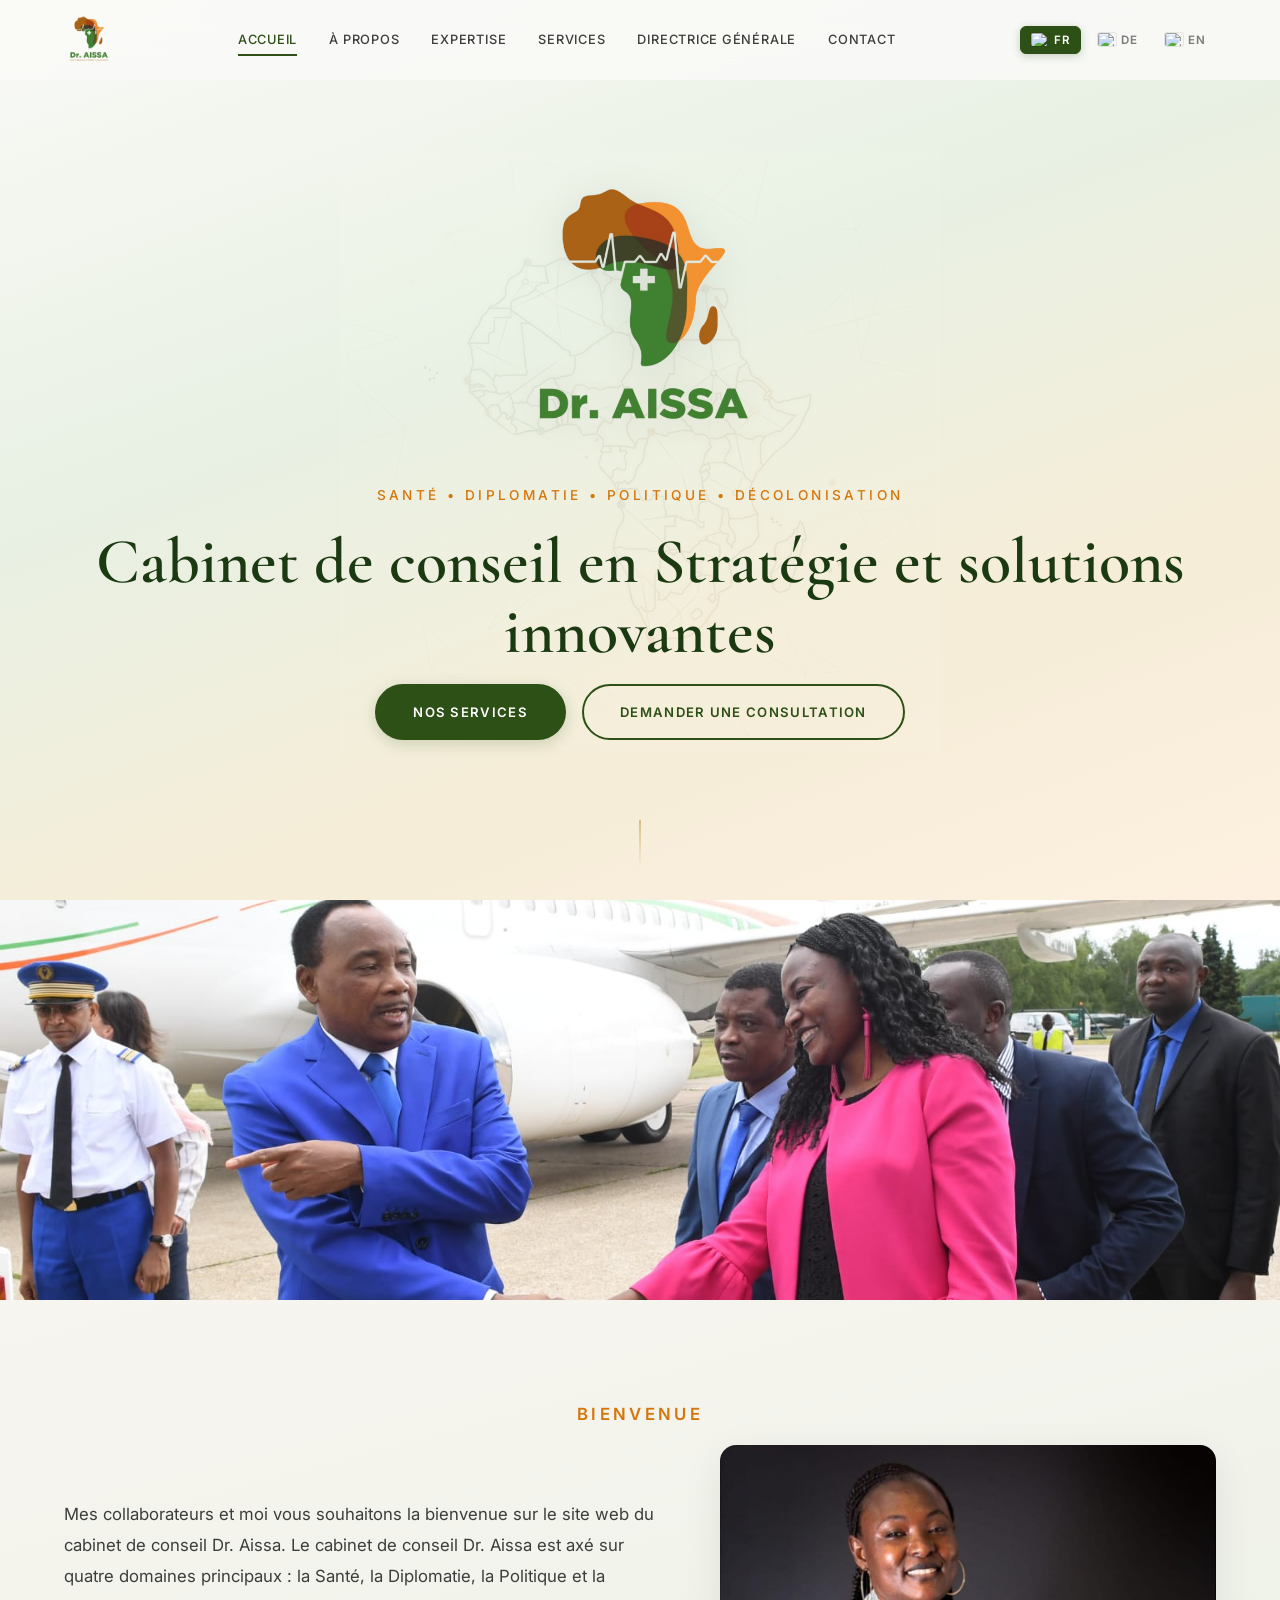
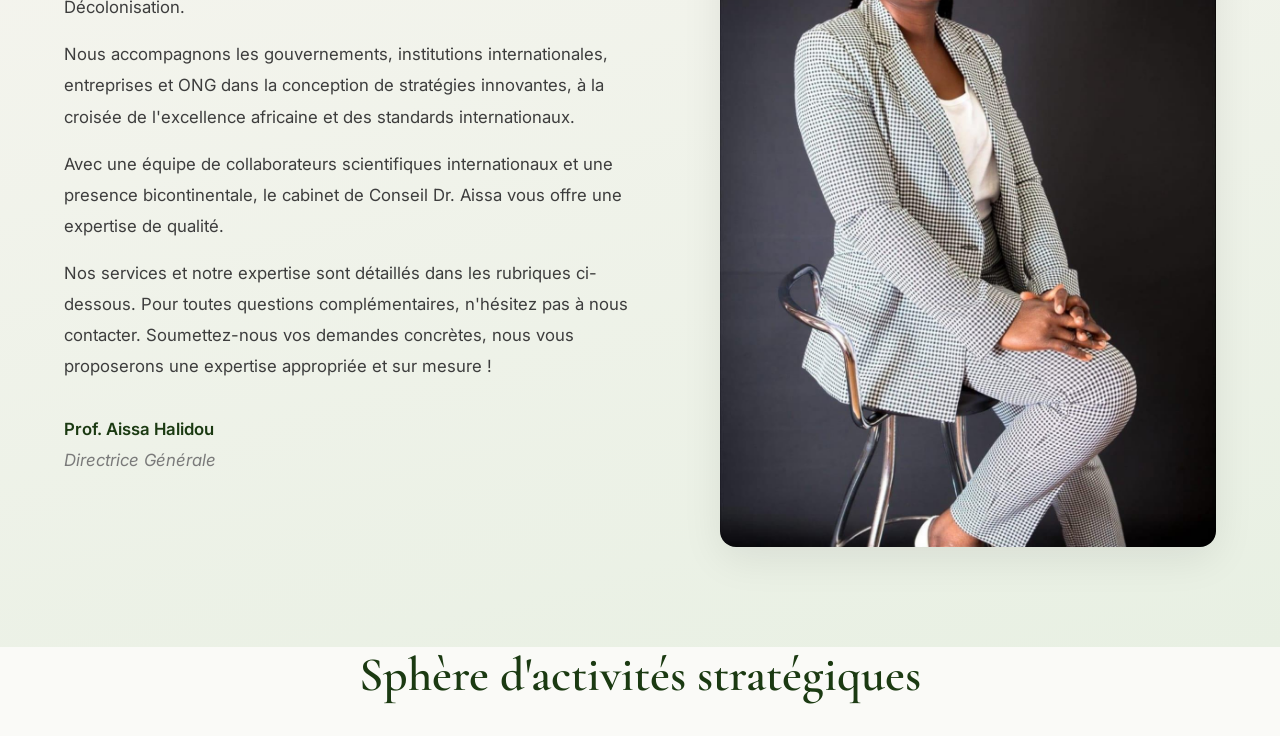
==== commit 26997249: "Update index.html" ====
--- a/index.html
+++ b/index.html
@@ -157,13 +157,13 @@
         </div>
     </section>
 
-    <!-- ===================== MISSION &amp; VISION ===================== -->
+    <!-- ===================== MISSION &amp; VISION =====================
     <section class="section cv-section" id="mission">
         <div class="container">
             <div class="section-label" data-fr="Notre Mission" data-de="Unsere Mission" data-en="Our Mission">Notre
-                Mission</div>
-            <h2 class="section-title" data-fr="Le pont entre l'Afrique et le reste du monde"
-                data-de="Die Brücke zwischen Afrika und dem Rest der Welt" data-en="The Bridge Between Africa and the Rest of the World">Le pont entre l'Afrique et le reste du monde</h2>
+                Mission</div>-->
+            <h2 class="section-title" data-fr="Sphère d'activités stratégiques"
+                data-de="Strategische Tätigkeitsbereiche" data-en="Strategic Areas of Activity</h2>
 
             <div class="cv-highlights cv-accordion">
                 <div class="cv-highlight-item cv-accordion-item" data-animate>
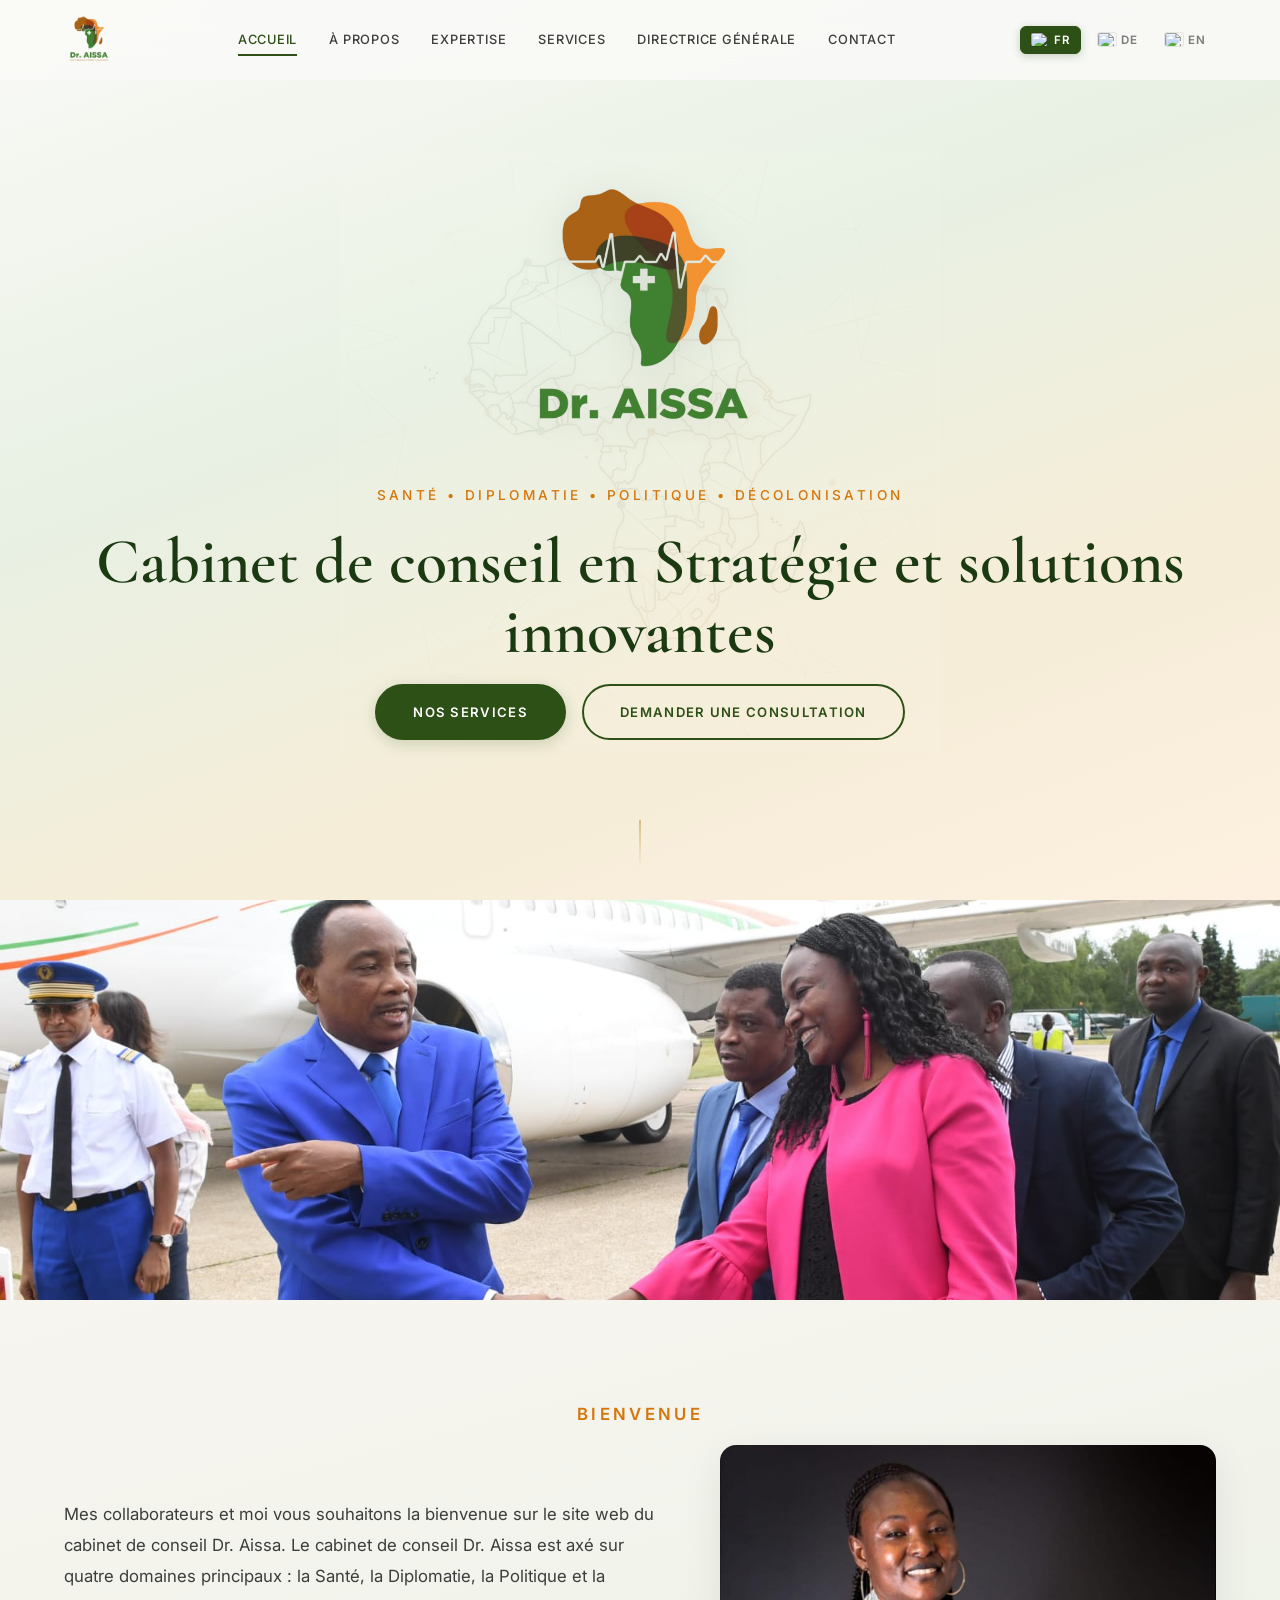
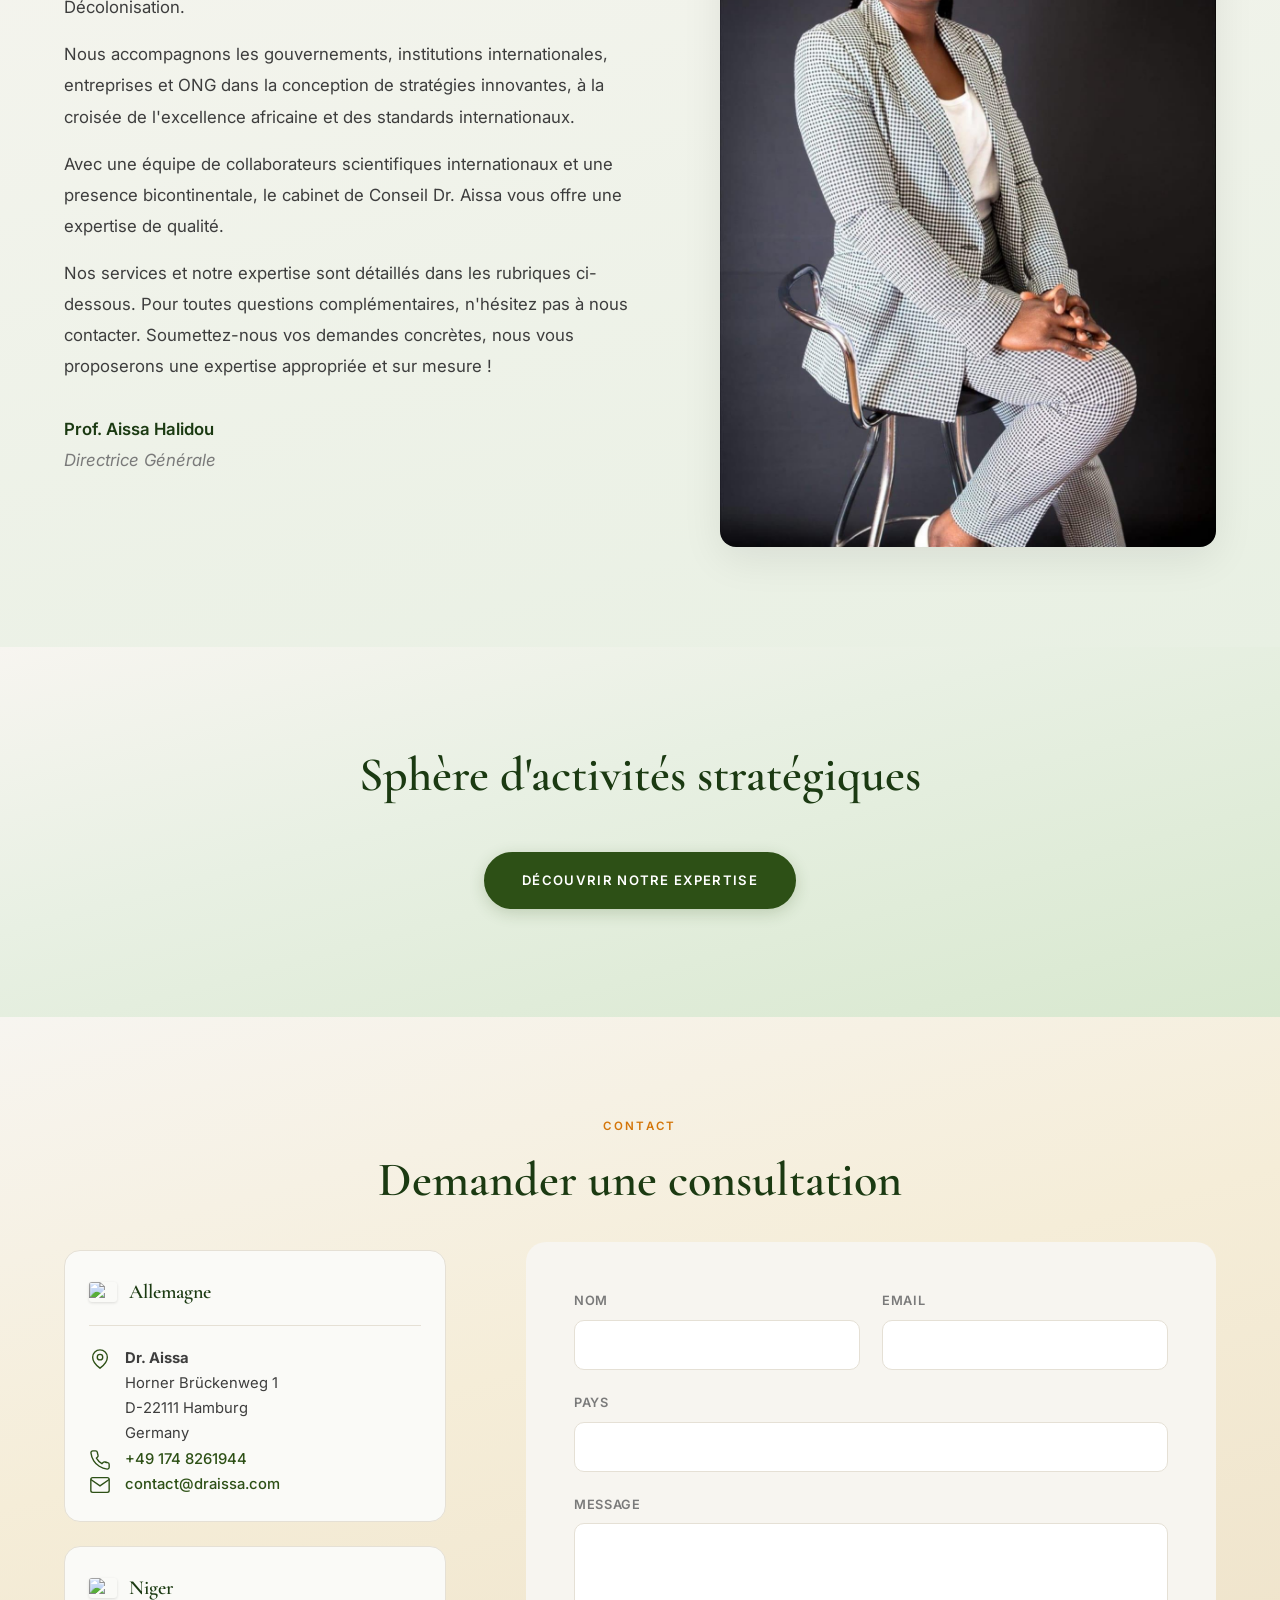
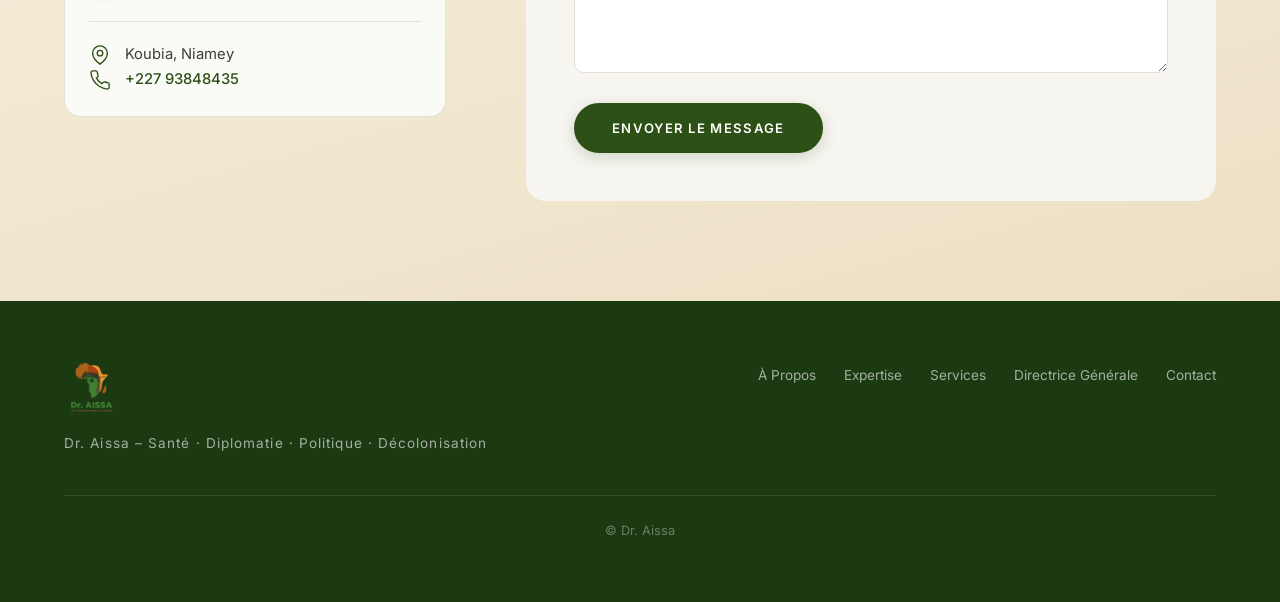
==== commit 58aedc20: "Update index.html" ====
--- a/index.html
+++ b/index.html
@@ -157,11 +157,11 @@
         </div>
     </section>
 
-    <!-- ===================== MISSION &amp; VISION =====================
+    <!-- ===================== MISSION &amp; VISION ===================== -->
     <section class="section cv-section" id="mission">
         <div class="container">
-            <div class="section-label" data-fr="Notre Mission" data-de="Unsere Mission" data-en="Our Mission">Notre
-                Mission</div>-->
+           <!-- <div class="section-label" data-fr="Notre Mission" data-de="Unsere Mission" data-en="Our Mission">Notre
+                Mission</div> -->
             <h2 class="section-title" data-fr="Sphère d'activités stratégiques"
                 data-de="Strategische Tätigkeitsbereiche" data-en="Strategic Areas of Activity</h2>
 
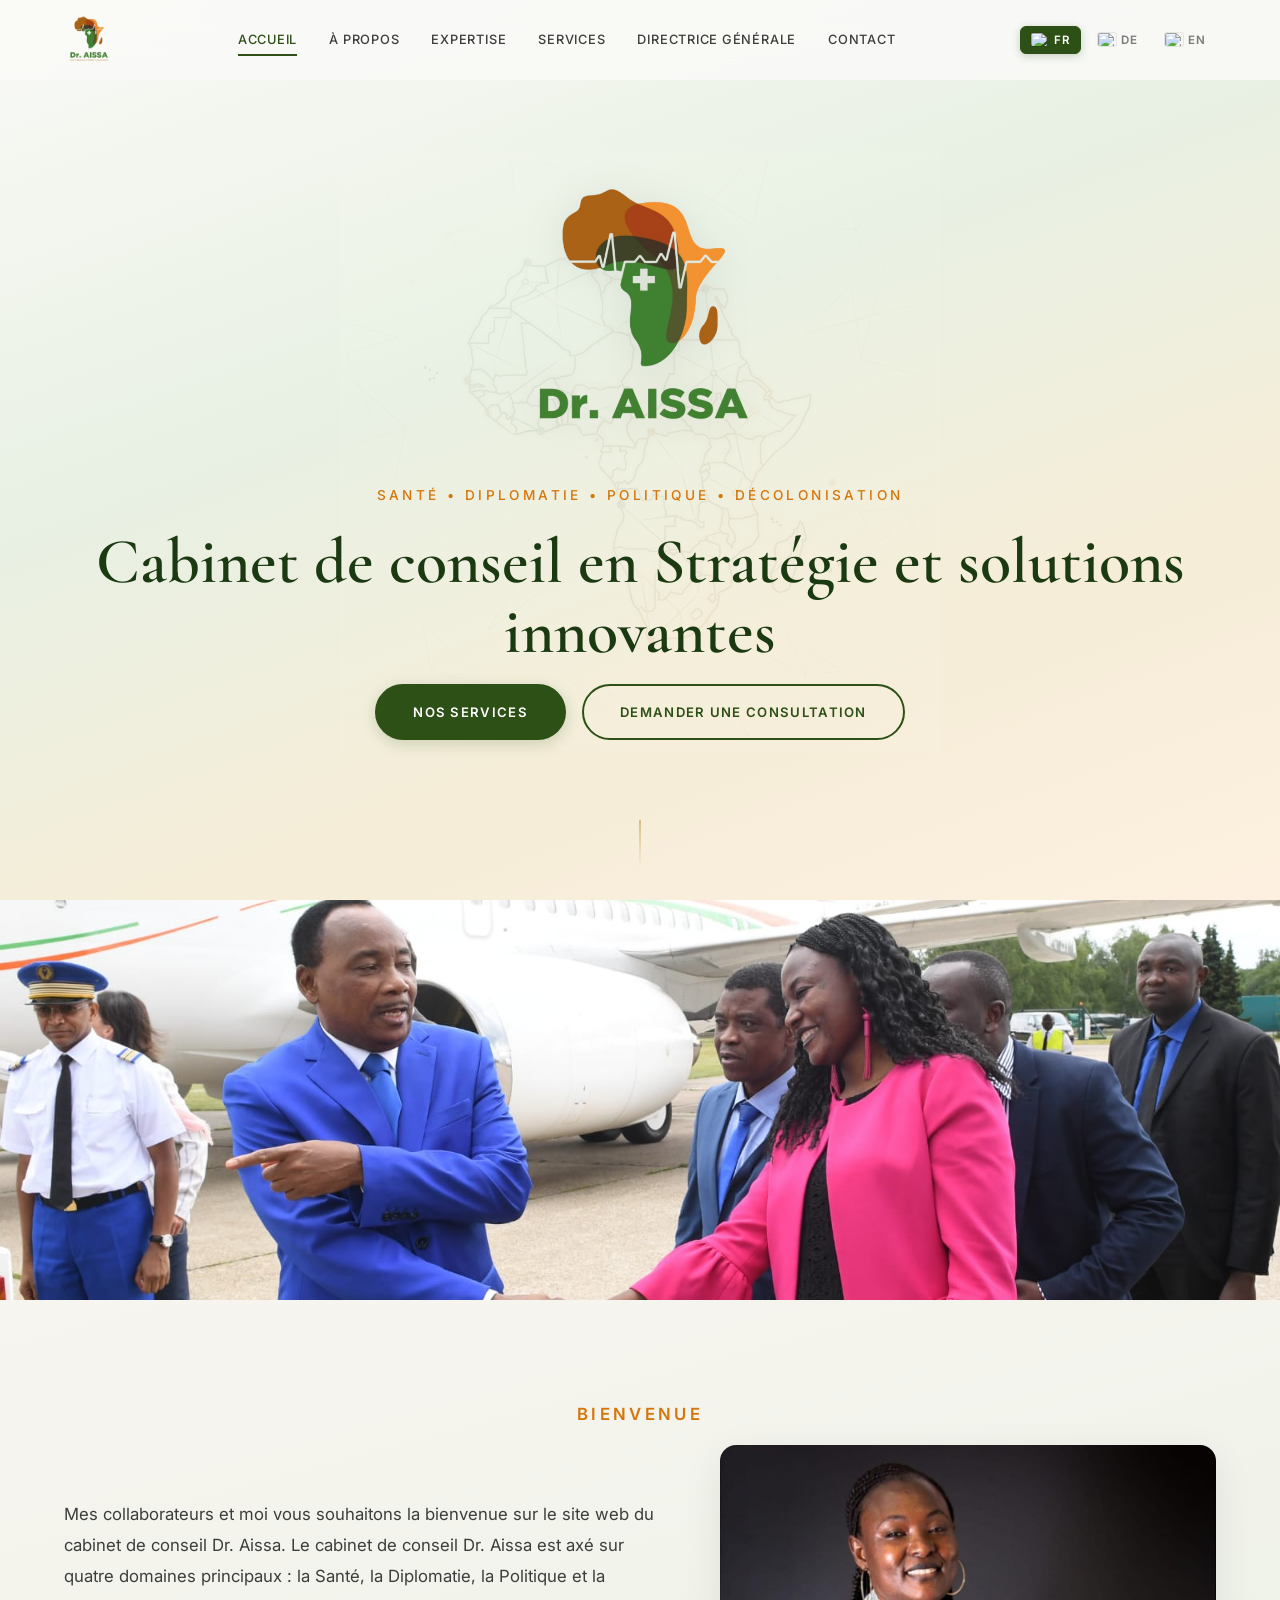
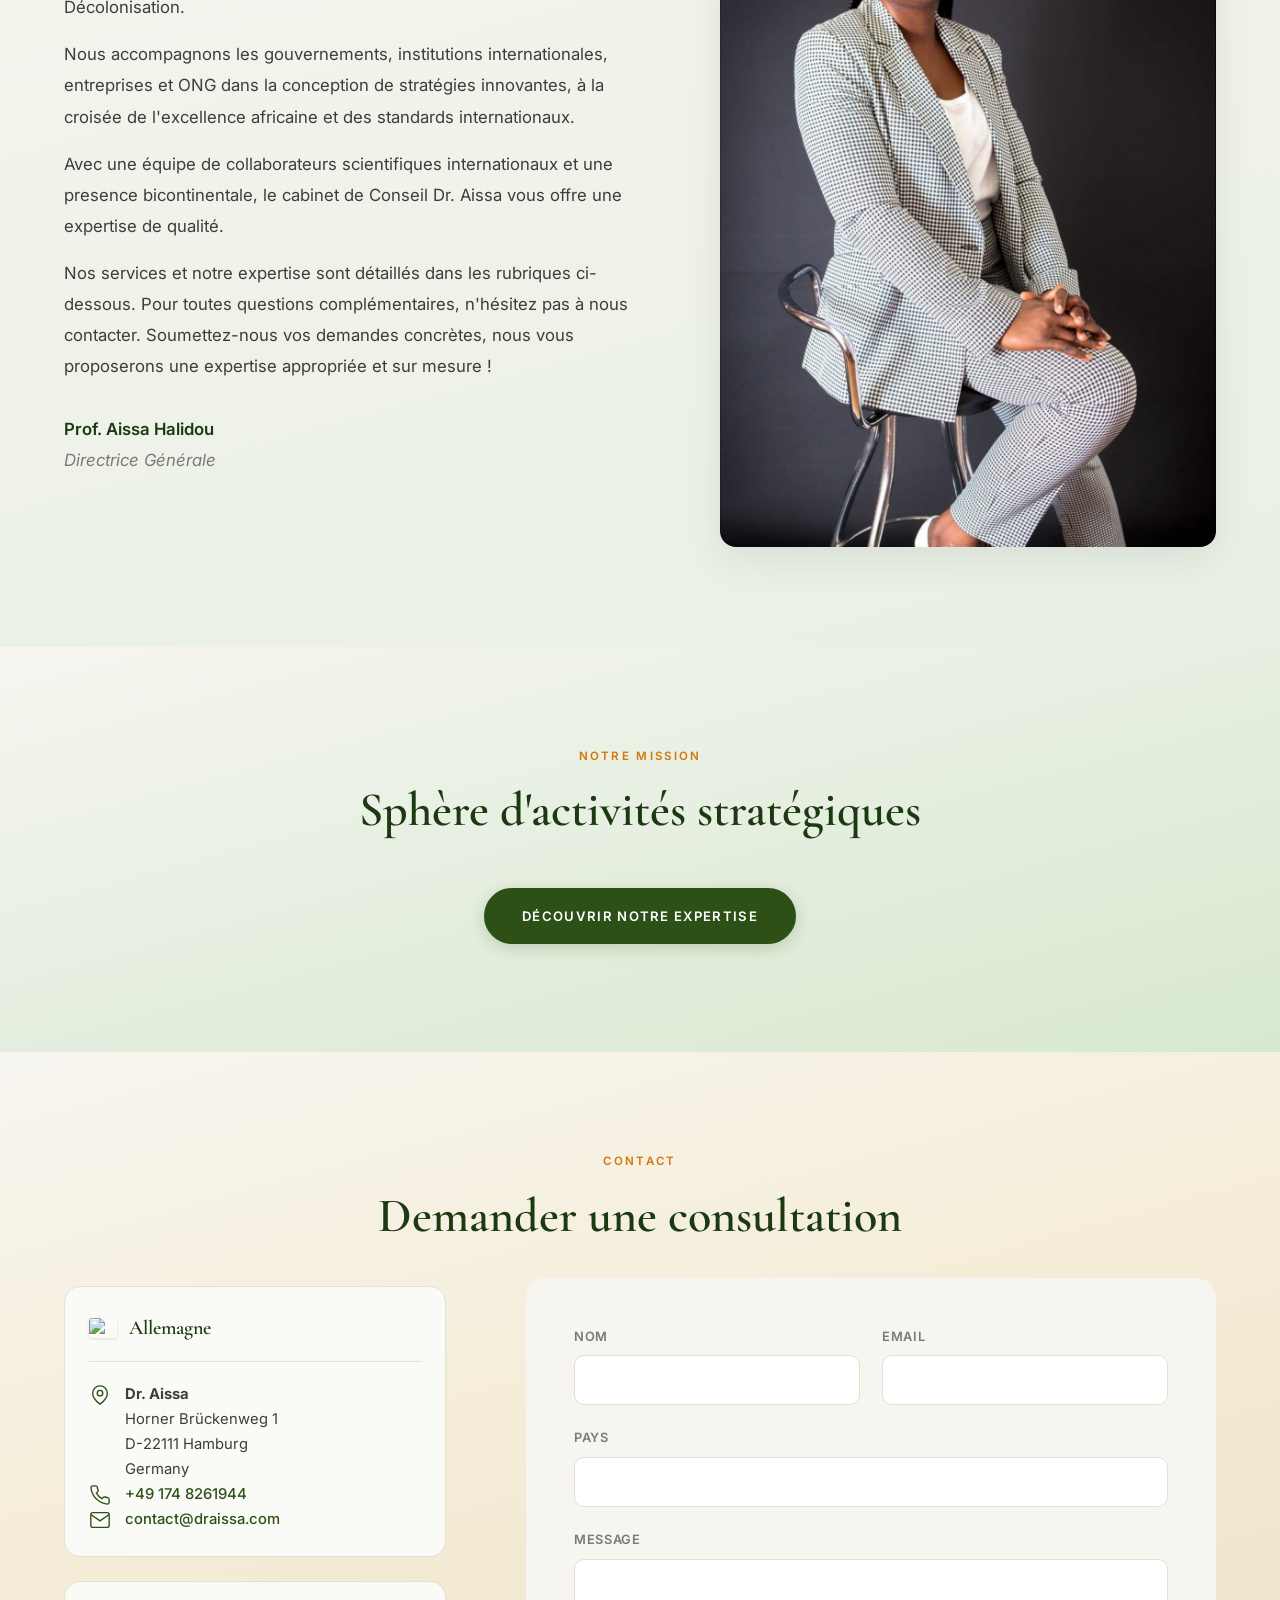
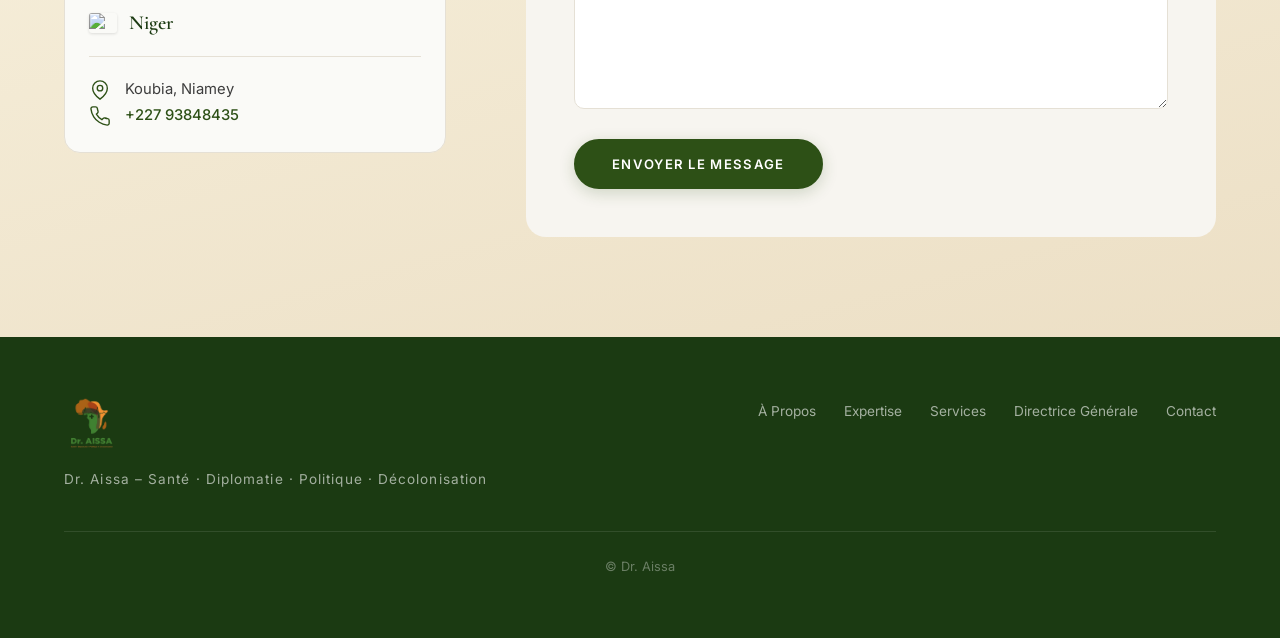
==== commit db1bd609: "Update index.html" ====
--- a/index.html
+++ b/index.html
@@ -160,8 +160,8 @@
     <!-- ===================== MISSION &amp; VISION ===================== -->
     <section class="section cv-section" id="mission">
         <div class="container">
-           <!-- <div class="section-label" data-fr="Notre Mission" data-de="Unsere Mission" data-en="Our Mission">Notre
-                Mission</div> -->
+           <div class="section-label" data-fr="Notre Mission" data-de="Unsere Mission" data-en="Our Mission"> Notre
+                Mission</div>
             <h2 class="section-title" data-fr="Sphère d'activités stratégiques"
                 data-de="Strategische Tätigkeitsbereiche" data-en="Strategic Areas of Activity</h2>
 
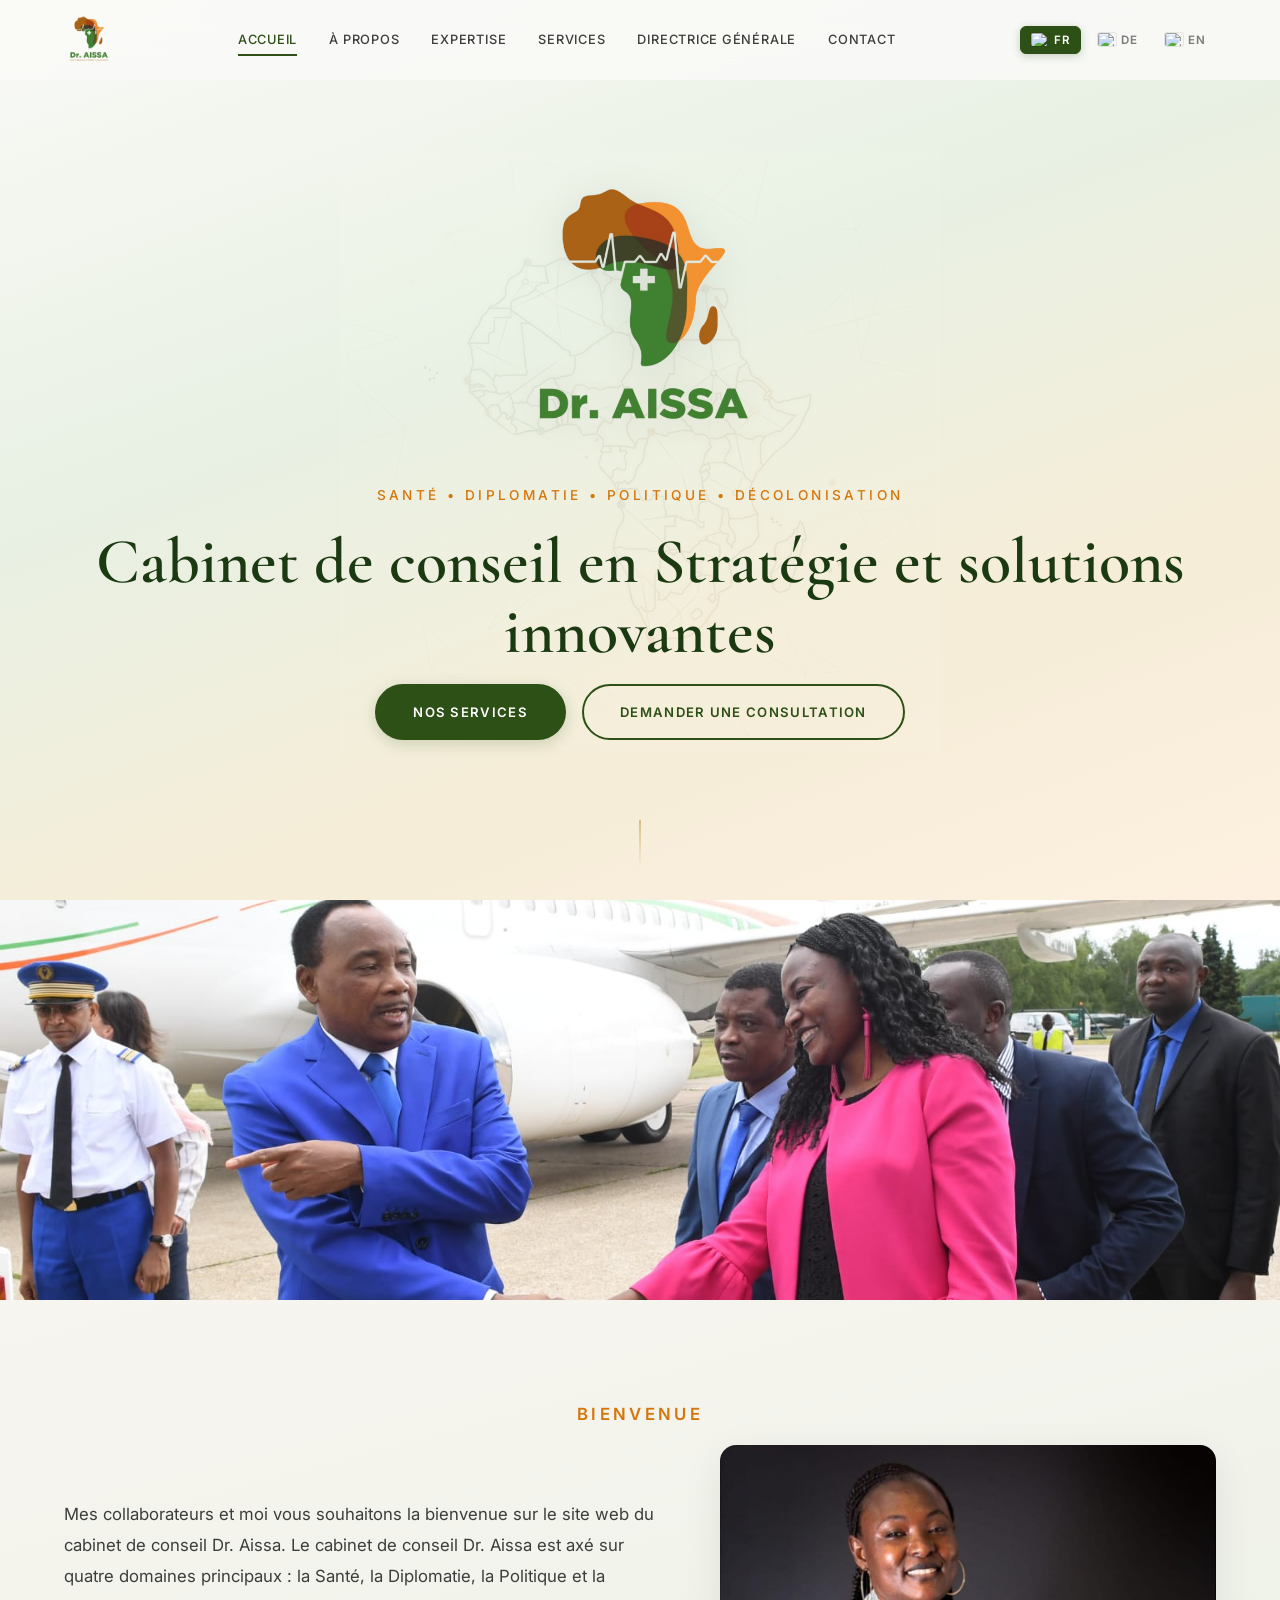
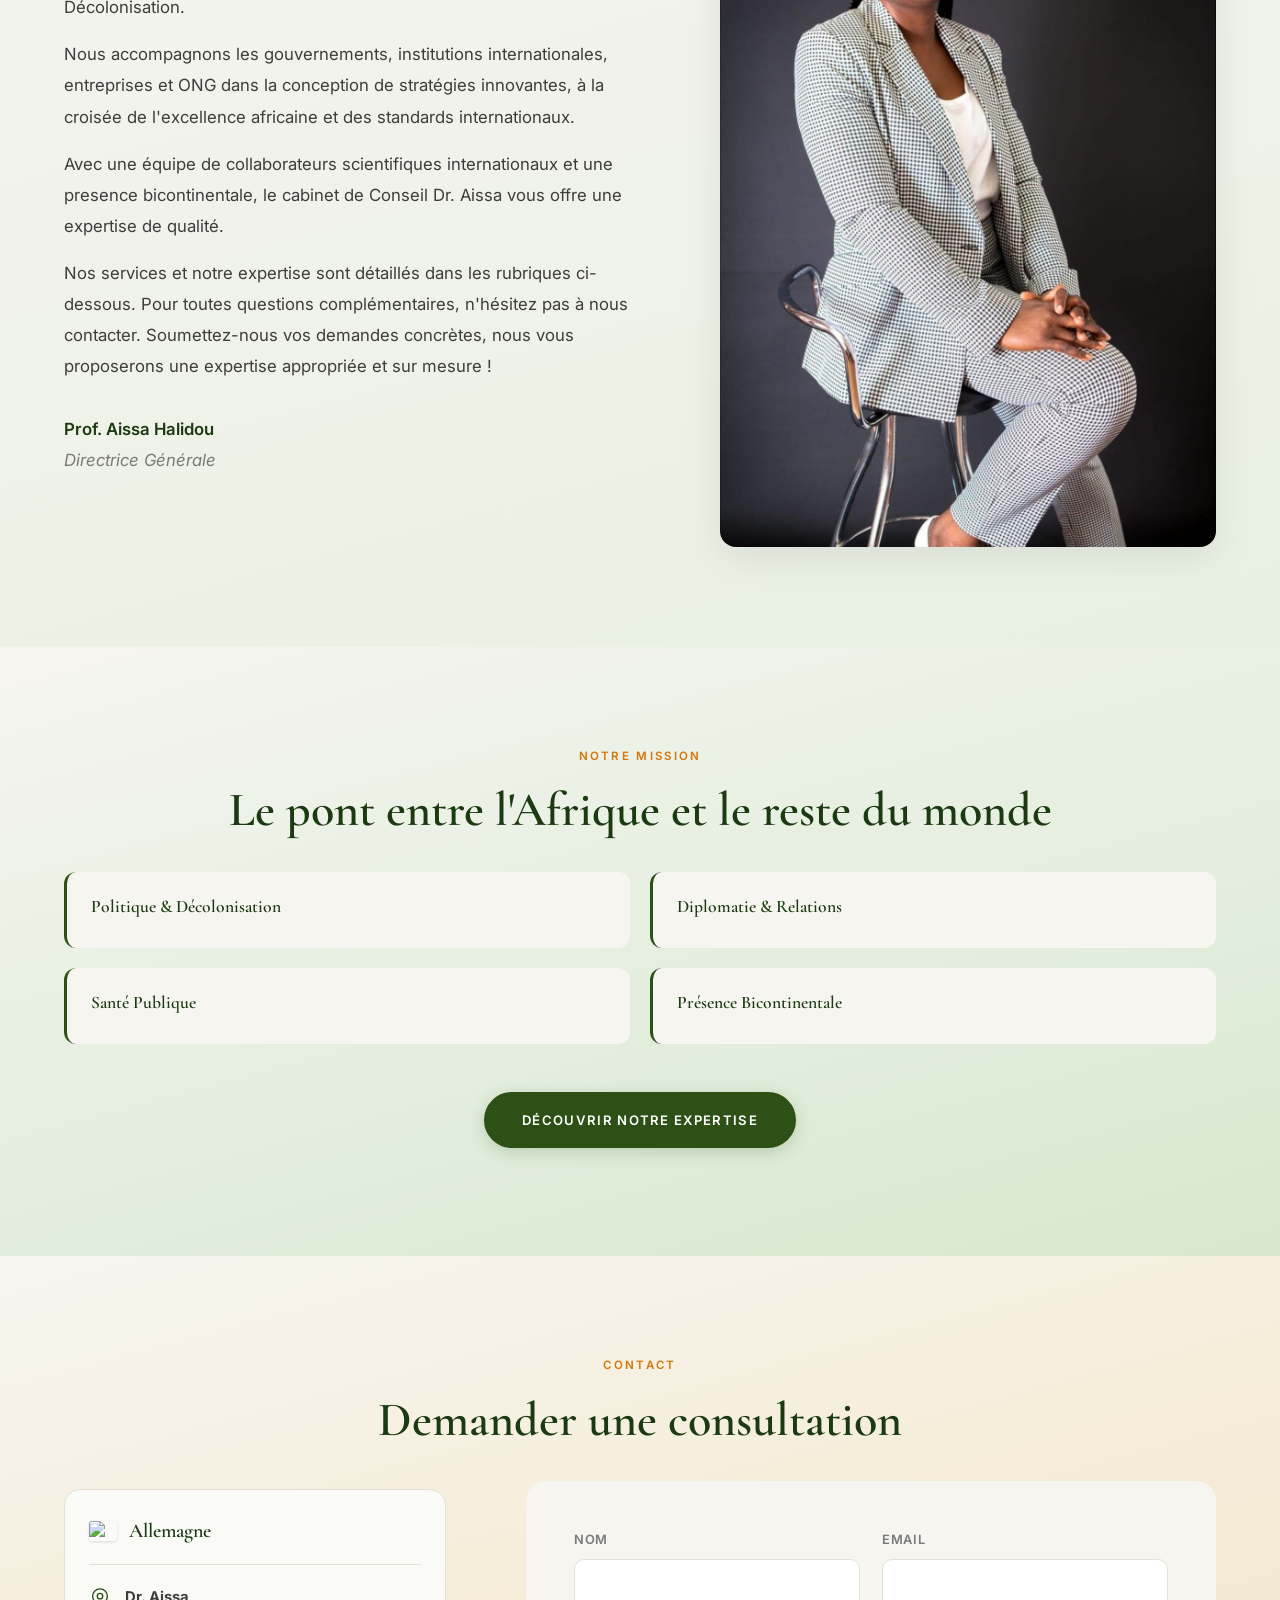
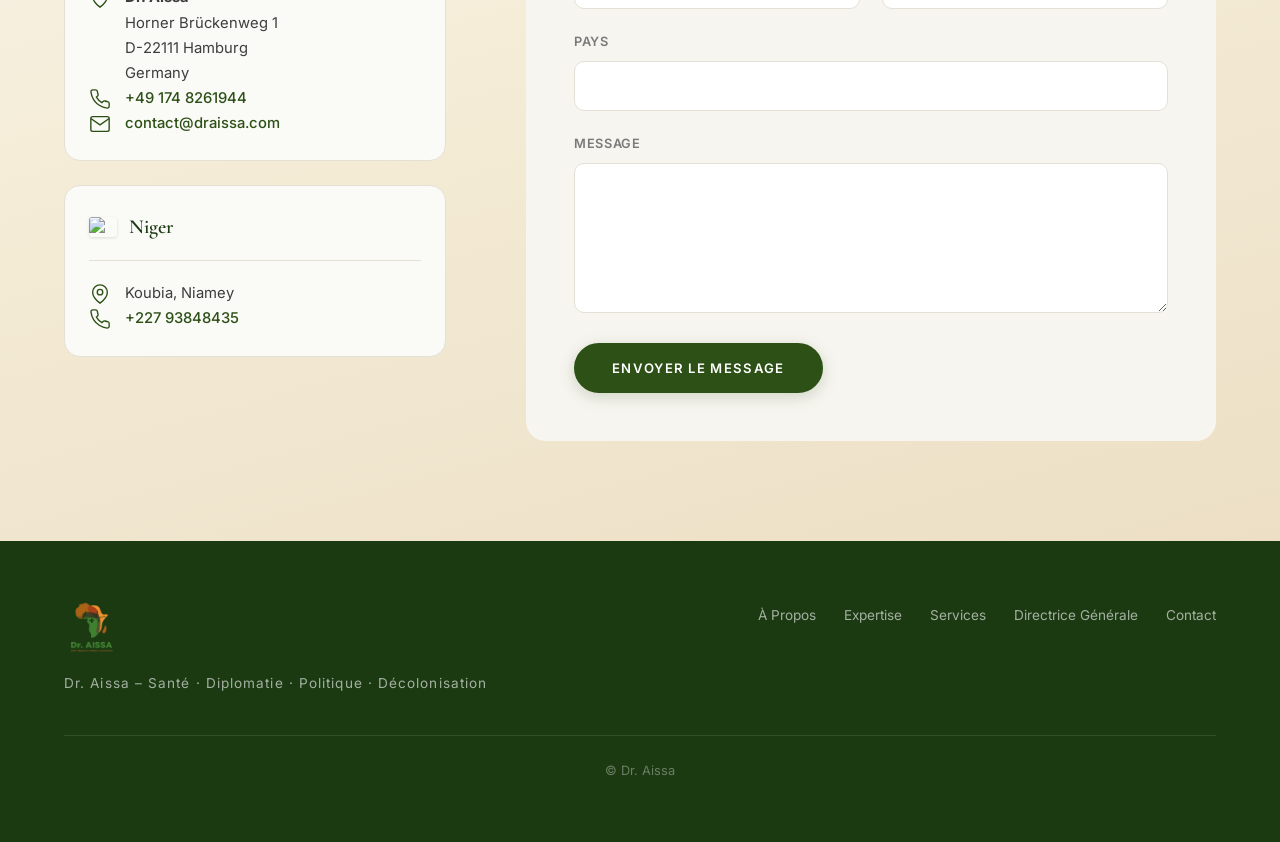
==== commit 18cd03c1: "Update print statement from 'Hello' to 'Goodbye'" ====
--- a/index.html
+++ b/index.html
@@ -160,10 +160,10 @@
     <!-- ===================== MISSION &amp; VISION ===================== -->
     <section class="section cv-section" id="mission">
         <div class="container">
-           <div class="section-label" data-fr="Notre Mission" data-de="Unsere Mission" data-en="Our Mission"> Notre
+            <div class="section-label" data-fr="Notre Mission" data-de="Unsere Mission" data-en="Our Mission">Notre
                 Mission</div>
-            <h2 class="section-title" data-fr="Sphère d'activités stratégiques"
-                data-de="Strategische Tätigkeitsbereiche" data-en="Strategic Areas of Activity</h2>
+            <h2 class="section-title" data-fr="Le pont entre l'Afrique et le reste du monde"
+                data-de="Strategische Tätigkeitsbereiche" data-en="Strategic Business Area">Sphère d'activités stratégiques</h2>
 
             <div class="cv-highlights cv-accordion">
                 <div class="cv-highlight-item cv-accordion-item" data-animate>
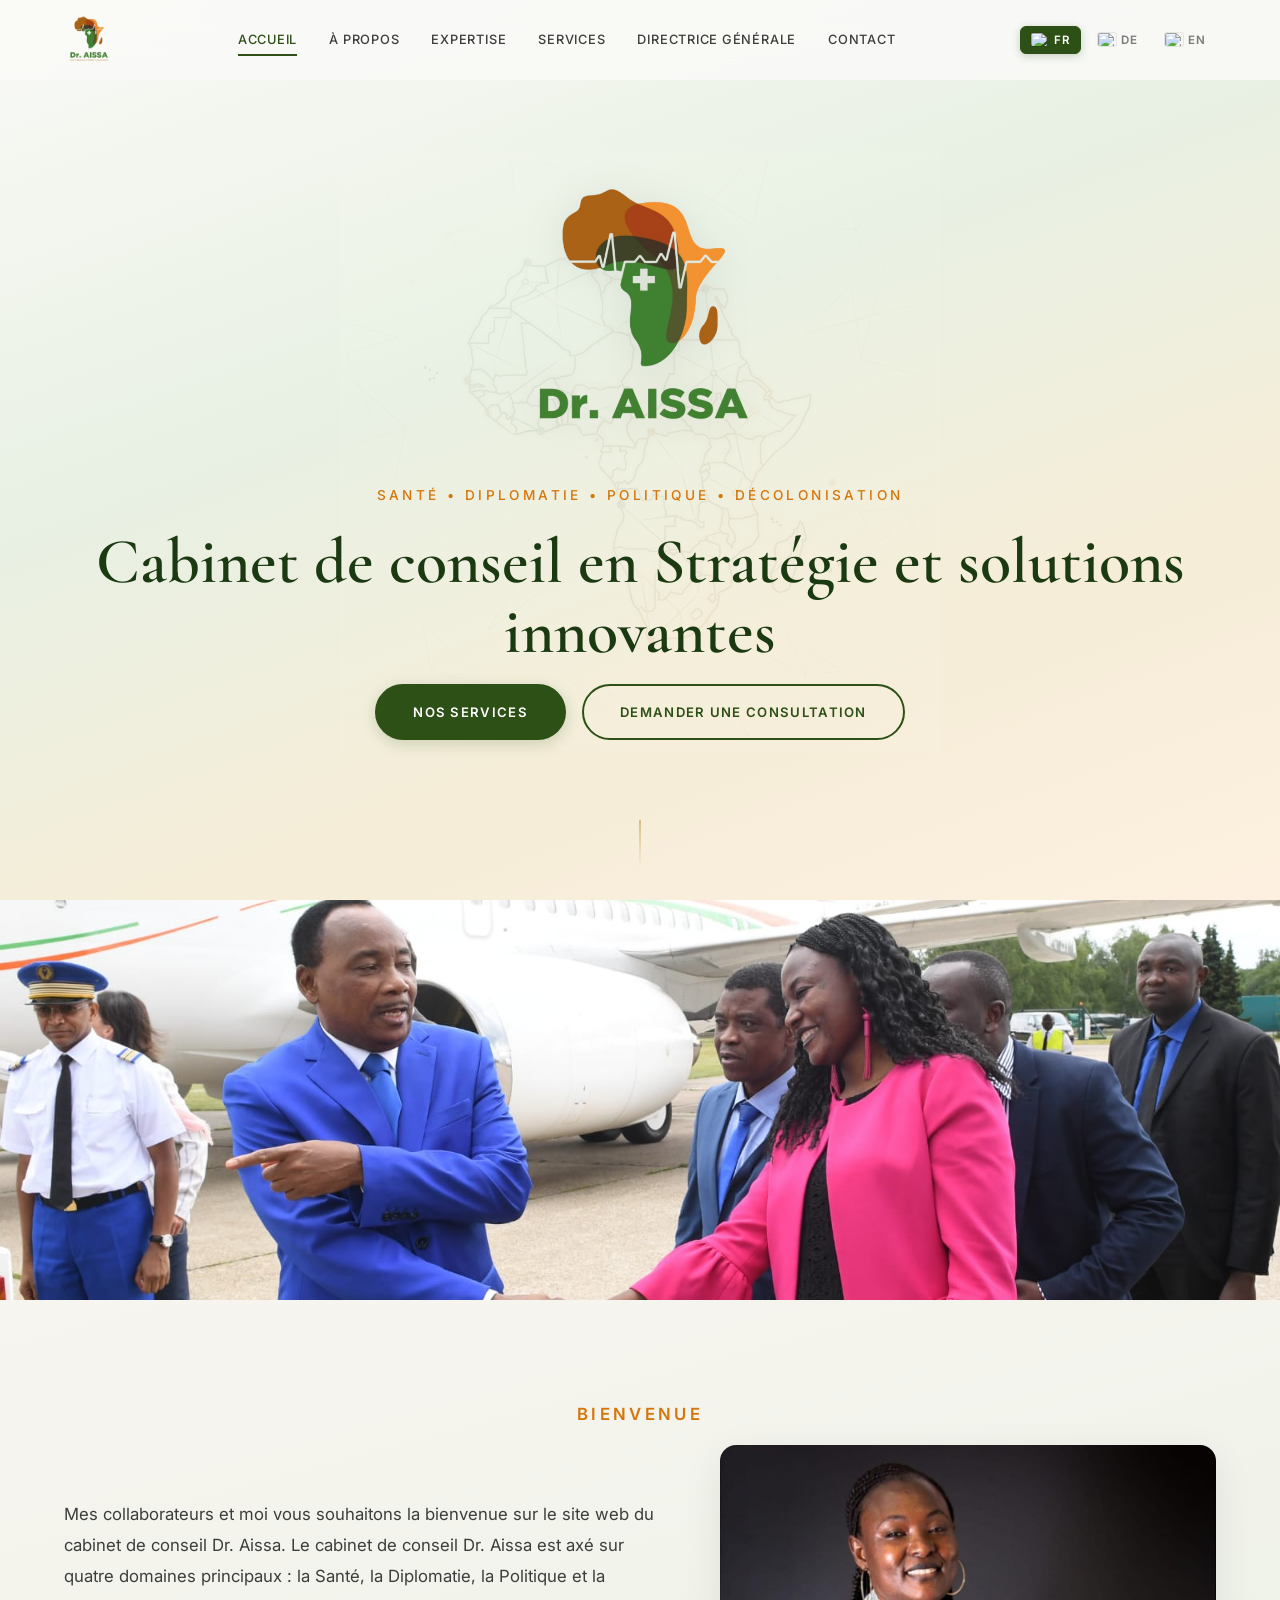
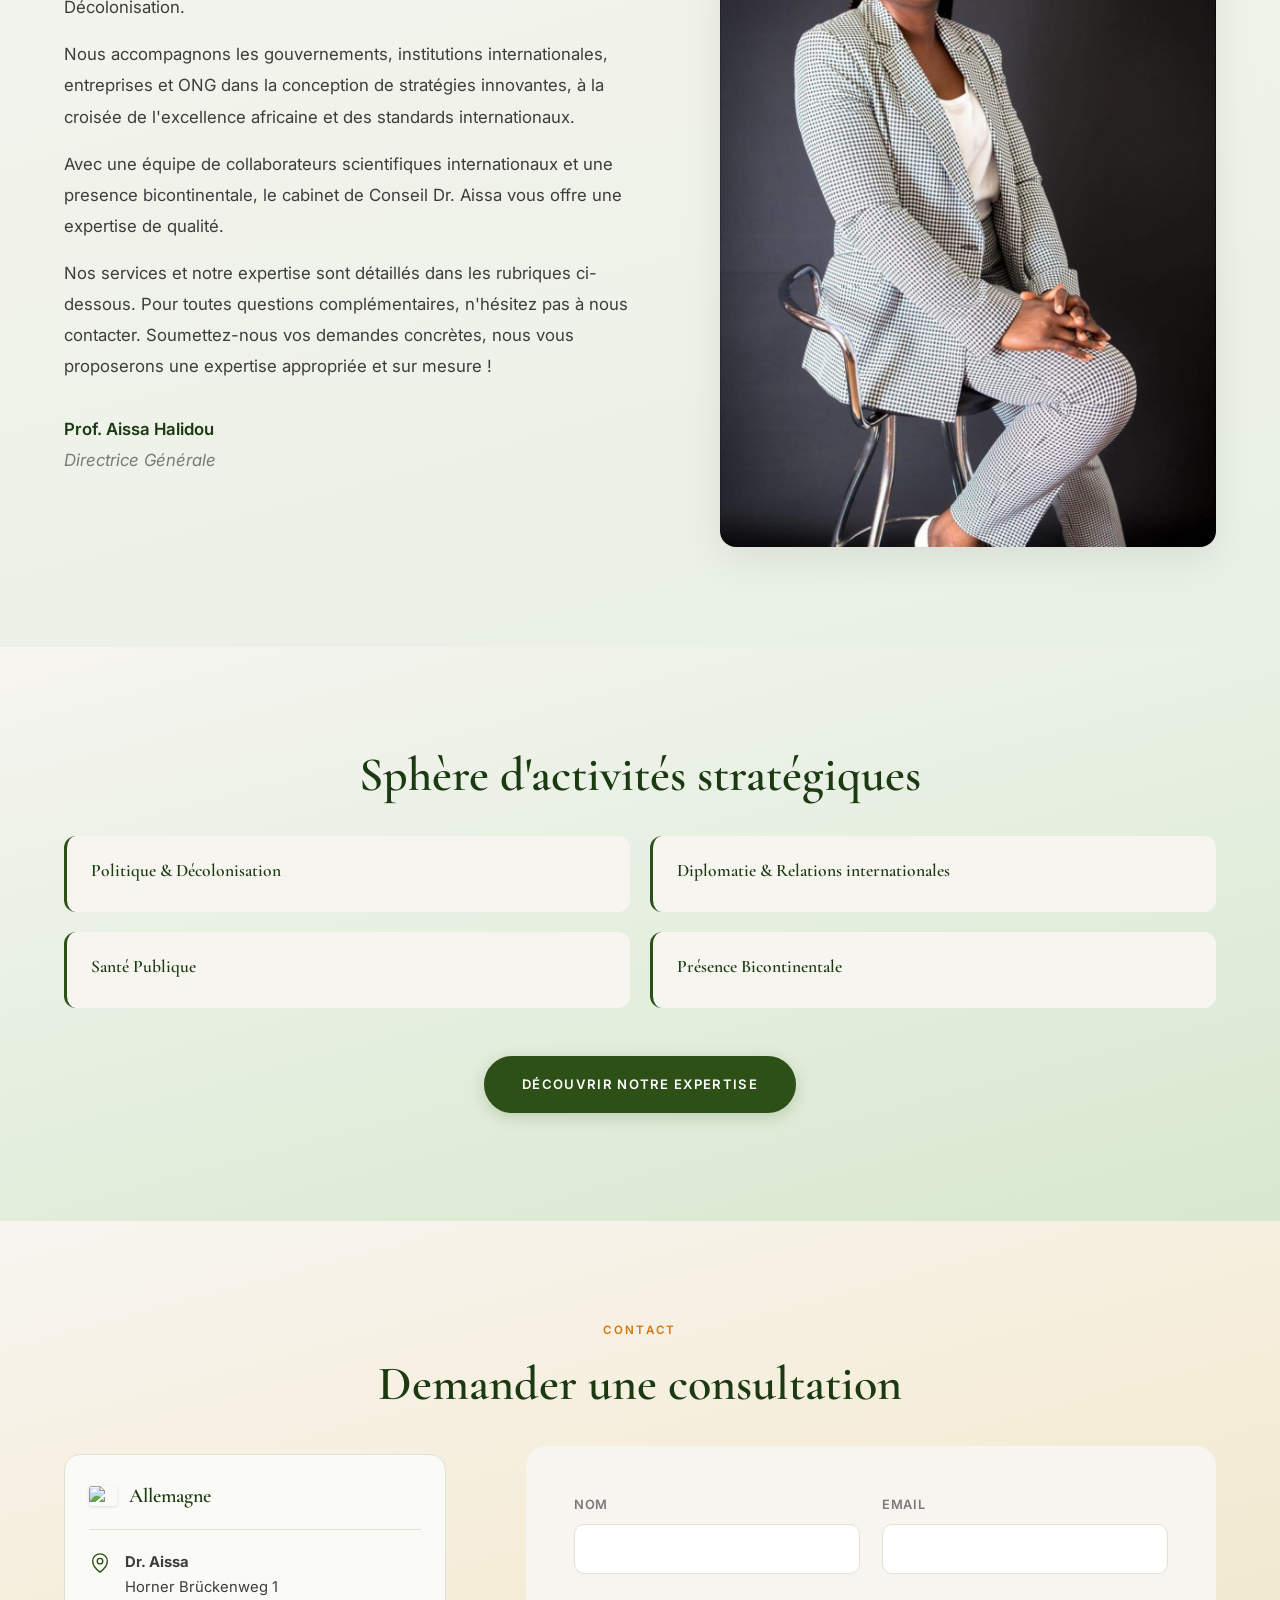
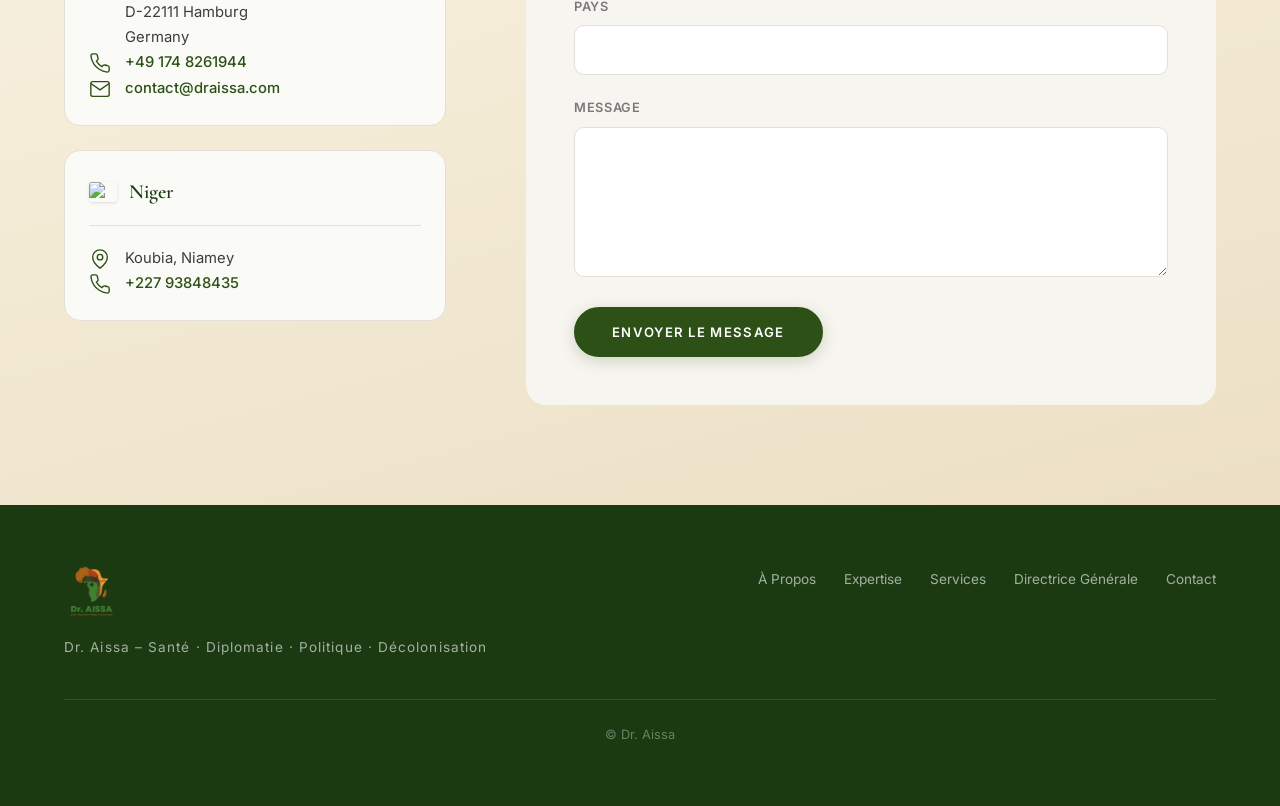
==== commit 544ce178: "Add files via upload" ====
--- a/index.html
+++ b/index.html
@@ -157,40 +157,34 @@
         </div>
     </section>
 
-    <!-- ===================== MISSION &amp; VISION ===================== -->
-    <section class="section cv-section" id="mission">
+    <!-- ===================== MISSION & VISION ===================== -->
+  <section class="section cv-section" id="mission">
         <div class="container">
-            <div class="section-label" data-fr="Notre Mission" data-de="Unsere Mission" data-en="Our Mission">Notre
-                Mission</div>
-            <h2 class="section-title" data-fr="Le pont entre l'Afrique et le reste du monde"
-                data-de="Strategische Tätigkeitsbereiche" data-en="Strategic Business Area">Sphère d'activités stratégiques</h2>
+            <h2 class="section-title" data-fr="Sphère d'activités stratégiques"
+                data-de="Bereich strategischer Aktivitäten" data-en="Sphere of Strategic Activities">Sphère d'activités stratégiques</h2>
 
             <div class="cv-highlights cv-accordion">
                 <div class="cv-highlight-item cv-accordion-item" data-animate>
-                    <h4 class="cv-accordion-header" data-fr="Politique &amp; Décolonisation"
-                        data-de="Politik &amp; Dekolonisierung" data-en="Politics &amp; Decolonization">Politique &amp;
+                    <h4 class="cv-accordion-header" data-fr="Politique & Décolonisation"
+                        data-de="Politik & Dekolonisierung" data-en="Politics & Decolonization">Politique &
                         Décolonisation
                         <span class="cv-accordion-icon"></span>
                     </h4>
                     <div class="cv-accordion-body">
                         <div class="lang-content lang-fr active">
-                            <p>Gouvernance, réformes institutionnelles et stratégies de souveraineté pour un
-                                développement autonome.</p>
+                            <p>Gouvernance, Géopolitique, Réformes Institutionnelles et Stratégie de souveraineté.</p>
                         </div>
                         <div class="lang-content lang-de">
-                            <p>Governance, institutionelle Reformen und Souveränitätsstrategien für eine eigenständige
-                                Entwicklung.</p>
+                            <p>Gouvernance, Geopolitik, institutionelle Reformen und Souveränitätsstrategien.</p>
                         </div>
                         <div class="lang-content lang-en">
-                            <p>Governance, institutional reforms and sovereignty strategies for autonomous development.
-                            </p>
+                            <p>Gouvernance, Geopolitics, Institutional Reforms and Sovereignty Strategy.</p>
                         </div>
                     </div>
                 </div>
                 <div class="cv-highlight-item cv-accordion-item" data-animate>
-                    <h4 class="cv-accordion-header" data-fr="Diplomatie &amp; Relations"
-                        data-de="Diplomatie &amp; Beziehungen" data-en="Diplomacy &amp; Relations">Diplomatie &amp;
-                        Relations
+                    <h4 class="cv-accordion-header" data-fr="Diplomatie & Relations internationales"
+                        data-de="Diplomatie & Internationale Beziehungen" data-en="Diplomacy & International Relations">Diplomatie & Relations internationales
                         <span class="cv-accordion-icon"></span>
                     </h4>
                     <div class="cv-accordion-body">
@@ -215,15 +209,15 @@
                     </h4>
                     <div class="cv-accordion-body">
                         <div class="lang-content lang-fr active">
-                            <p>Économie &amp; politique sanitaire, assurance maladie et programmes de développement
+                            <p>Économie & politique sanitaire, assurance maladie et programmes de développement
                                 sanitaire.</p>
                         </div>
                         <div class="lang-content lang-de">
-                            <p>Gesundheitsökonomie &amp; -politik, Krankenversicherung und
+                            <p>Gesundheitsökonomie & -politik, Krankenversicherung und
                                 Gesundheitsentwicklungsprogramme.</p>
                         </div>
                         <div class="lang-content lang-en">
-                            <p>Health economics &amp; policy, health insurance and health development programs.</p>
+                            <p>Health economics & policy, health insurance and health development programs.</p>
                         </div>
                     </div>
                 </div>
@@ -392,4 +386,4 @@
     <script src="script.js"></script>
 </body>
 
-</html>
+</html>
